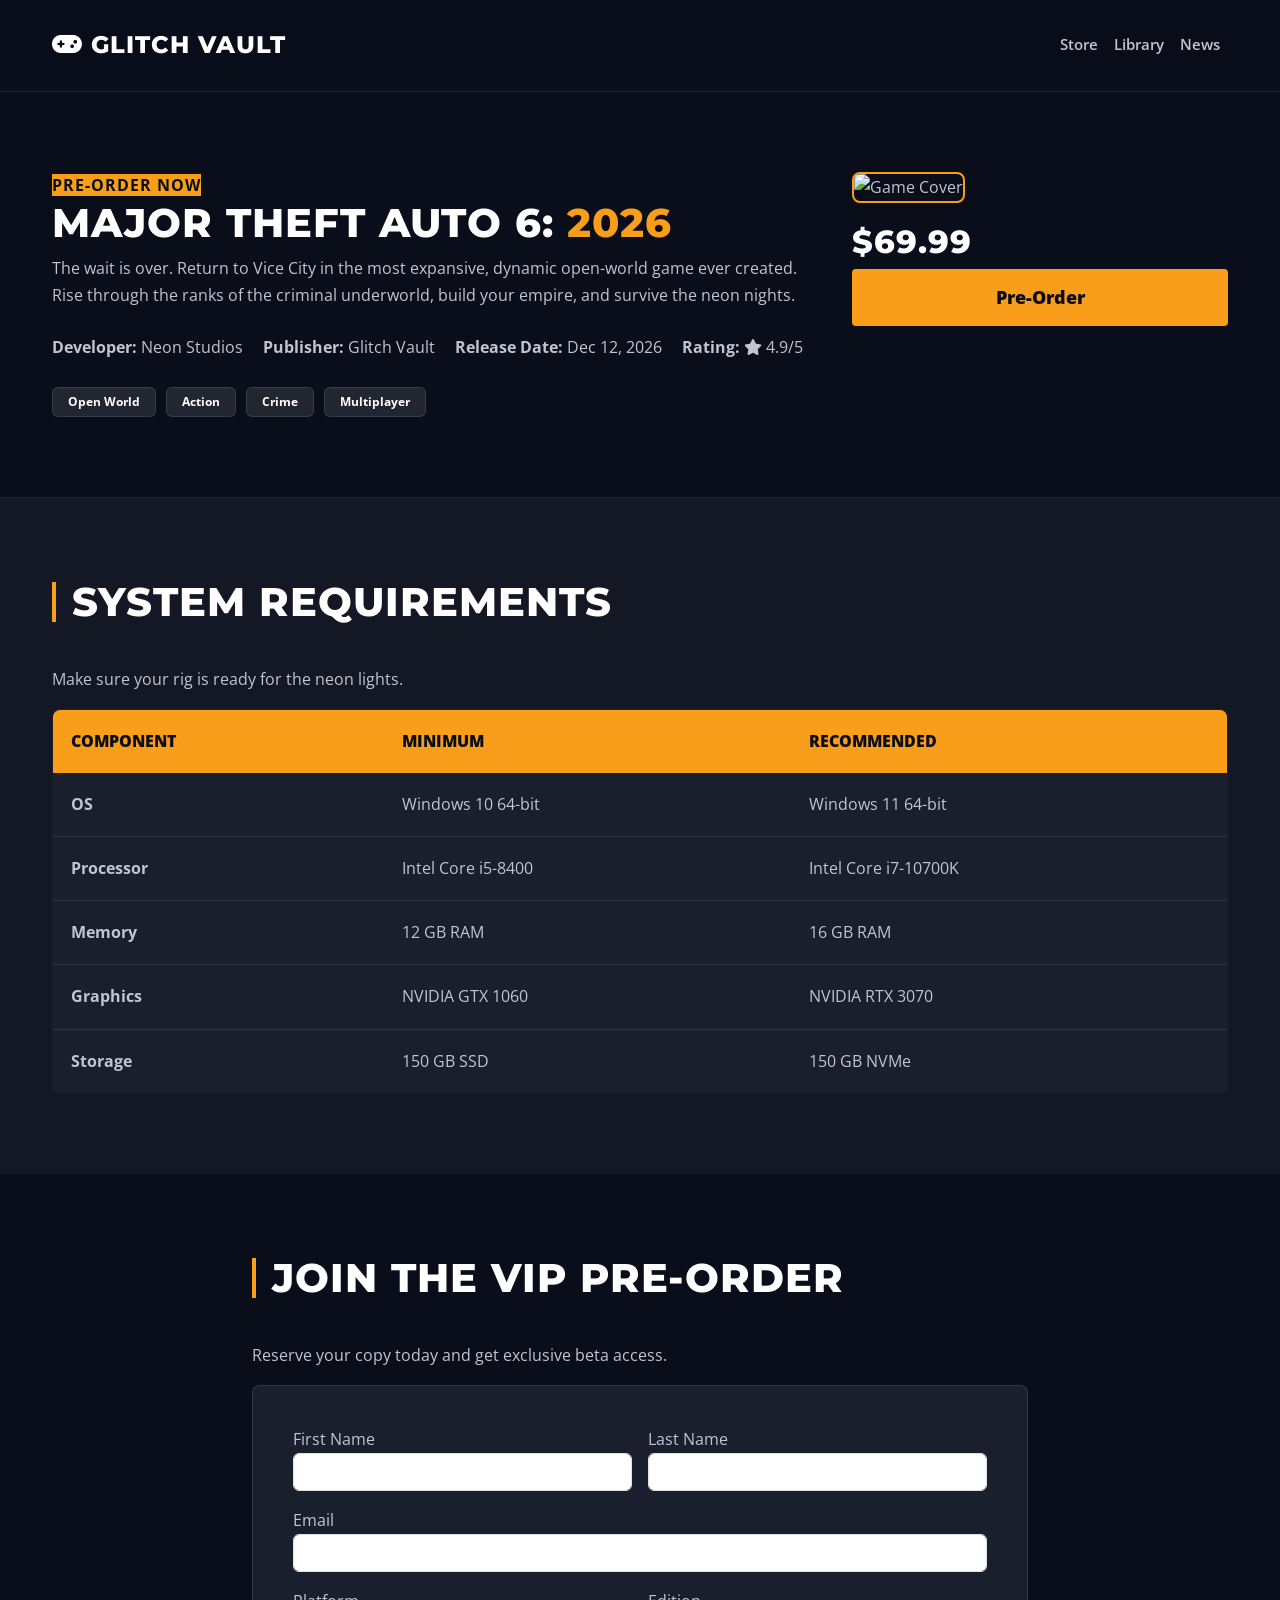
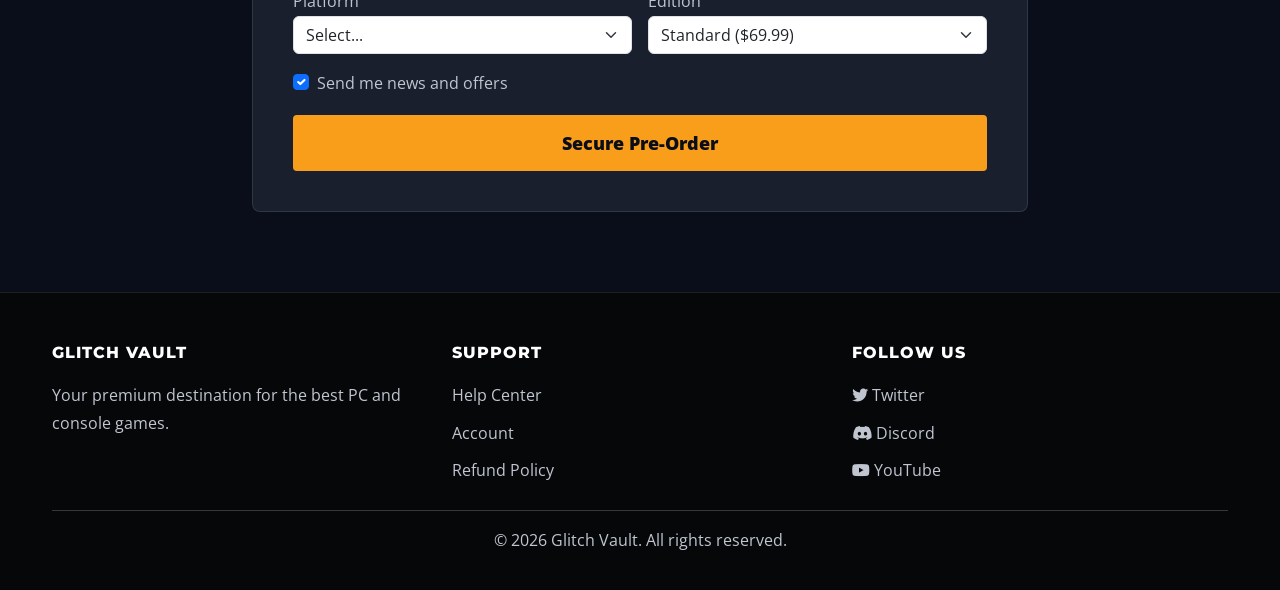
==== game-details.html @ cb59719d "Mid push" ====
<!DOCTYPE html>
<html lang="en">
<head>
    <meta charset="UTF-8">
    <meta name="viewport" content="width=device-width, initial-scale=1.0">
    <title>Neon Vice: 2026 - Glitch Vault</title>
    <link rel="icon" href="data:image/svg+xml,<svg xmlns=%22http://www.w3.org/2000/svg%22 viewBox=%220 0 100 100%22><text y=%22.9em%22 font-size=%2290%22>🎮</text></svg>">
    <link href="https://cdn.jsdelivr.net/npm/bootstrap@5.3.2/dist/css/bootstrap.min.css" rel="stylesheet">
    <link href="https://fonts.googleapis.com/css2?family=Montserrat:wght@600;800&family=Open+Sans:wght@400;600&display=swap" rel="stylesheet">
    <link rel="stylesheet" href="https://cdnjs.cloudflare.com/ajax/libs/font-awesome/6.4.0/css/all.min.css">
    <link rel="stylesheet" href="css/style.css">
</head>
<body>

    <header>
        <nav class="navbar navbar-expand-lg custom-navbar sticky-top">
            <div class="container">
                <a class="navbar-brand" href="index.html">
                    <i class="fas fa-gamepad"></i> GLITCH VAULT
                </a>
                <button class="navbar-toggler" type="button" data-bs-toggle="collapse" data-bs-target="#navbarNav">
                    <span class="navbar-toggler-icon"></span>
                </button>
                <div class="collapse navbar-collapse" id="navbarNav">
                    <ul class="navbar-nav ms-auto">
                        <li class="nav-item"><a class="nav-link" href="index.html">Store</a></li>
                        <li class="nav-item"><a class="nav-link" href="#">Library</a></li>
                        <li class="nav-item"><a class="nav-link" href="index.html#news">News</a></li>
                    </ul>
                </div>
            </div>
        </nav>
    </header>

    <main>
        <section class="game-overview">
            <div class="container">
                <div class="row">
                    <div class="col-lg-8">
                        <span class="badge-accent">PRE-ORDER NOW</span>
                        <h1>Major Theft Auto 6: <span class="text-accent">2026</span></h1>
                        <p>The wait is over. Return to Vice City in the most expansive, dynamic open-world game ever created. Rise through the ranks of the criminal underworld, build your empire, and survive the neon nights.</p>
                        <div class="game-meta">
                            <div><strong>Developer:</strong> Neon Studios</div>
                            <div><strong>Publisher:</strong> Glitch Vault</div>
                            <div><strong>Release Date:</strong> Dec 12, 2026</div>
                            <div><strong>Rating:</strong> <i class="fas fa-star"></i> 4.9/5</div>
                        </div>
                        <div class="game-tags">
                            <span class="badge">Open World</span>
                            <span class="badge">Action</span>
                            <span class="badge">Crime</span>
                            <span class="badge">Multiplayer</span>
                        </div>
                    </div>
                    <div class="col-lg-4">
                        <img src="https://images.unsplash.com/photo-1542751371-adc38448a05e?w=600&q=80" alt="Game Cover" class="game-cover">
                        <h2 class="price-tag">$69.99</h2>
                        <a href="#preorder-form" class="btn btn-accent btn-lg w-100">Pre-Order</a>
                    </div>
                </div>
            </div>
        </section>

        <section class="section-padding bg-soft">
            <div class="container">
                <h2 class="section-title">System Requirements</h2>
                <p>Make sure your rig is ready for the neon lights.</p>
                <div class="table-responsive">
                    <table class="custom-table">
                        <thead>
                            <tr>
                                <th>COMPONENT</th>
                                <th>MINIMUM</th>
                                <th>RECOMMENDED</th>
                            </tr>
                        </thead>
                        <tbody>
                            <tr><td><strong>OS</strong></td><td>Windows 10 64-bit</td><td>Windows 11 64-bit</td></tr>
                            <tr><td><strong>Processor</strong></td><td>Intel Core i5-8400</td><td>Intel Core i7-10700K</td></tr>
                            <tr><td><strong>Memory</strong></td><td>12 GB RAM</td><td>16 GB RAM</td></tr>
                            <tr><td><strong>Graphics</strong></td><td>NVIDIA GTX 1060</td><td>NVIDIA RTX 3070</td></tr>
                            <tr><td><strong>Storage</strong></td><td>150 GB SSD</td><td>150 GB NVMe</td></tr>
                        </tbody>
                    </table>
                </div>
            </div>
        </section>

        <section id="preorder-form" class="section-padding">
            <div class="container">
                <div class="row justify-content-center">
                    <div class="col-lg-8">
                        <h2 class="section-title">Join the VIP Pre-Order</h2>
                        <p>Reserve your copy today and get exclusive beta access.</p>
                        <form class="custom-form">
                            <div class="row g-3">
                                <div class="col-md-6">
                                    <label for="firstName">First Name</label>
                                    <input type="text" class="form-control custom-input" id="firstName" required>
                                </div>
                                <div class="col-md-6">
                                    <label for="lastName">Last Name</label>
                                    <input type="text" class="form-control custom-input" id="lastName" required>
                                </div>
                                <div class="col-12">
                                    <label for="email">Email</label>
                                    <input type="email" class="form-control custom-input" id="email" required>
                                </div>
                                <div class="col-md-6">
                                    <label for="platform">Platform</label>
                                    <select class="form-select custom-input" id="platform" required>
                                        <option value="" disabled selected>Select...</option>
                                        <option value="pc">PC</option>
                                        <option value="ps5">PlayStation 5</option>
                                        <option value="xbox">Xbox Series X|S</option>
                                    </select>
                                </div>
                                <div class="col-md-6">
                                    <label for="edition">Edition</label>
                                    <select class="form-select custom-input" id="edition" required>
                                        <option value="standard">Standard ($69.99)</option>
                                        <option value="ultimate">Ultimate ($99.99)</option>
                                    </select>
                                </div>
                                <div class="col-12">
                                    <div class="form-check">
                                        <input class="form-check-input" type="checkbox" id="newsletter" checked>
                                        <label class="form-check-label" for="newsletter">Send me news and offers</label>
                                    </div>
                                </div>
                                <div class="col-12">
                                    <button type="submit" class="btn btn-accent btn-lg w-100">Secure Pre-Order</button>
                                </div>
                            </div>
                        </form>
                    </div>
                </div>
            </div>
        </section>
    </main>

    <footer class="custom-footer">
        <div class="container">
            <div class="row">
                <div class="col-md-4">
                    <h5>GLITCH VAULT</h5>
                    <p>Your premium destination for the best PC and console games.</p>
                </div>
                <div class="col-md-4">
                    <h5>SUPPORT</h5>
                    <a href="#">Help Center</a>
                    <a href="#">Account</a>
                    <a href="#">Refund Policy</a>
                </div>
                <div class="col-md-4">
                    <h5>FOLLOW US</h5>
                    <a href="#"><i class="fab fa-twitter"></i> Twitter</a>
                    <a href="#"><i class="fab fa-discord"></i> Discord</a>
                    <a href="#"><i class="fab fa-youtube"></i> YouTube</a>
                </div>
            </div>
            <hr>
            <p class="text-center">&copy; 2026 Glitch Vault. All rights reserved.</p>
        </div>
    </footer>

    <script src="https://cdn.jsdelivr.net/npm/bootstrap@5.3.2/dist/js/bootstrap.bundle.min.js"></script>
</body>
</html>
---- css/style.css ----
:root {
    --bg-deep: #0a0e1a;        
    --bg-section: #141824;     
    --bg-card: #1a1f2e;       
    --accent: #f99e1a;        
    --accent-glow: rgba(249, 158, 26, 0.3);
    --text-primary: #ffffff;
    --text-secondary: #c0c5d0;
    --border: rgba(255, 255, 255, 0.1);
}
body {
    background-color: var(--bg-deep);
    color: var(--text-secondary);
    font-family: 'Open Sans', sans-serif;
    line-height: 1.7;
}

h1, h2, h3, h4, h5, .navbar-brand {
    font-family: 'Montserrat', sans-serif;
    font-weight: 800;
    text-transform: uppercase;
    letter-spacing: 1px;
    color: var(--text-primary);
}

.text-accent { 
    color: var(--accent) !important;
}
.bg-accent { 
    background-color: var(--accent) !important; 
    color: var(--bg-deep) !important; 
}
.bg-soft { 
    background-color: var(--bg-section);
}
.badge-accent { 
    background-color: var(--accent);
     color: var(--bg-deep); 
     font-weight: 700; 
     text-transform: uppercase;
      letter-spacing: 1px;
}

.section-padding { 
    padding: 80px 0;
 }
.hero-content { 
    max-width: 700px; 
}
.hero-buttons { 
    display: flex;
     gap: 15px; 
     flex-wrap: wrap; 
}

.card-footer { 
    display: flex; 
    justify-content: space-between; 
    align-items: center; 
    margin-top: 15px; 
}
.read-more { 
    color: var(--accent); 
    font-weight: 600; 
    text-decoration: none; 
}

.game-image, .news-image { 
    width: 100%; 
    height: 250px; 
    object-fit: cover; 
    border-bottom: 3px solid var(--accent);
}
.news-image { height: 200px; }

.game-overview { 
    padding: 80px 0; 
    border-bottom: 1px solid var(--border); 
}
.game-meta { 
    display: flex; 
    flex-wrap: wrap; 
    gap: 20px; 
    margin: 25px 0; 
}
.game-tags { 
    display: flex; 
    flex-wrap: wrap; 
    gap: 10px; 
}
.game-tags .badge { 
    background: rgba(255,255,255,0.1); 
    border: 1px solid var(--border); 
    padding: 8px 15px; 
}
.game-cover { 
    width: 100%; 
    border-radius: 8px; 
    margin-bottom: 20px; 
    border: 2px solid var(--accent); 
}

.custom-table {
    background-color: var(--bg-card);
    color: var(--text-secondary);
    border: 1px solid var(--border);
    border-radius: 8px;
    overflow: hidden;
    width: 100%;
}
.custom-navbar {
    background-color: rgba(10, 14, 26, 0.95);
    backdrop-filter: blur(10px);
    border-bottom: 1px solid var(--border);
    padding: 20px 0;
}
.navbar-brand {
    font-size: 1.5rem;
    color: var(--text-primary) !important;
}
.nav-link {
    color: var(--text-secondary) !important;
    font-weight: 600;
    font-size: 0.95rem;
    transition: color 0.3s;
}
.nav-link:hover, .nav-link.active {
    color: var(--accent) !important;
}
.hero-section {
    min-height: 90vh;
    background: linear-gradient(135deg, var(--bg-deep) 0%, #1a1025 50%, #251a10 100%);
    position: relative;
    display: flex;
    align-items: center;
    overflow: hidden;
}
.hero-section::before {
    content: "";
    position: absolute;
    top: 0; left: 0; right: 0; bottom: 0;
    background: url('https://images.unsplash.com/photo-1542751371-adc38448a05e?w=1920&q=80') center/cover;
    opacity: 0.3;
    z-index: 0;
}
.hero-section .container {
    position: relative;
    z-index: 1;
}
.btn-accent {
    background-color: var(--accent);
    color: var(--bg-deep);
    font-weight: 800;
    padding: 15px 40px;
    font-size: 1.1rem;
    border: none;
    border-radius: 4px;
    transition: all 0.3s;
}
.btn-accent:hover {
    background-color: #ffb347;
    transform: translateY(-2px);
    box-shadow: 0 8px 20px var(--accent-glow);
}

.btn-outline-light {
    border: 2px solid var(--text-primary);
    color: var(--text-primary);
    font-weight: 700;
    padding: 13px 35px;
    border-radius: 4px;
}
.section-title {
    font-size: 2.5rem;
    margin-bottom: 40px;
    position: relative;
    padding-left: 20px;
}
.section-title::before {
    content: "";
    position: absolute;
    left: 0;
    top: 50%;
    transform: translateY(-50%);
    width: 4px;
    height: 40px;
    background-color: var(--accent);
}
.game-card {
    background-color: var(--bg-card);
    border: 1px solid var(--border);
    border-radius: 8px;
    overflow: hidden;
    transition: all 0.3s;
}
.game-card:hover {
    transform: translateY(-8px);
    box-shadow: 0 15px 40px rgba(0,0,0,0.4);
    border-color: var(--accent);
}
.game-card .card-img-top {
    height: 250px;
    object-fit: cover;
    border-bottom: 3px solid var(--accent);
}
.game-card .card-body {
    padding: 25px;
}


.custom-table {
    background-color: var(--bg-card);
    border: 1px solid var(--border);
    border-radius: 8px;
    overflow: hidden;
}
.custom-table thead {
    background-color: var(--accent);
}
.custom-table thead th {
    color: var(--bg-deep);
    font-weight: 800;
    padding: 18px;
    border: none;
}
.custom-table tbody td {
    padding: 18px;
    border-bottom: 1px solid var(--border);
    color: var(--text-secondary);
}
.custom-form {
    background-color: var(--bg-card);
    border: 1px solid var(--border);
    border-radius: 8px;
    padding: 40px;
}
.custom-form .form-label {
    font-weight: 700;
    color: var(--text-primary);
    text-transform: uppercase;
    font-size: 0.9rem;
    letter-spacing: 0.5px;
}
.custom-footer {
    background-color: #050709;
    border-top: 1px solid var(--border);
    padding: 50px 0 20px;
}
.custom-footer h5 {
    color: var(--text-primary);
    font-size: 1rem;
    margin-bottom: 20px;
}
.custom-footer a {
    color: var(--text-secondary);
    text-decoration: none;
    display: block;
    margin-bottom: 10px;
    transition: color 0.3s;
}
.custom-footer a:hover {
    color: var(--accent);
}
@media (max-width: 375px) {
    .custom-navbar form { display: none; }
    .hero-section h1 { font-size: 2.5rem; }
    .hero-section .lead { font-size: 1rem; }
    .section-title { font-size: 1.8rem; }
}

@media (min-width: 768px) and (max-width: 1279px) {
    .hero-section h1 { font-size: 3rem; }
    .game-card .card-img-top { height: 200px; }
}

@media (min-width: 1280px) {
    .container { max-width: 1200px; }
}
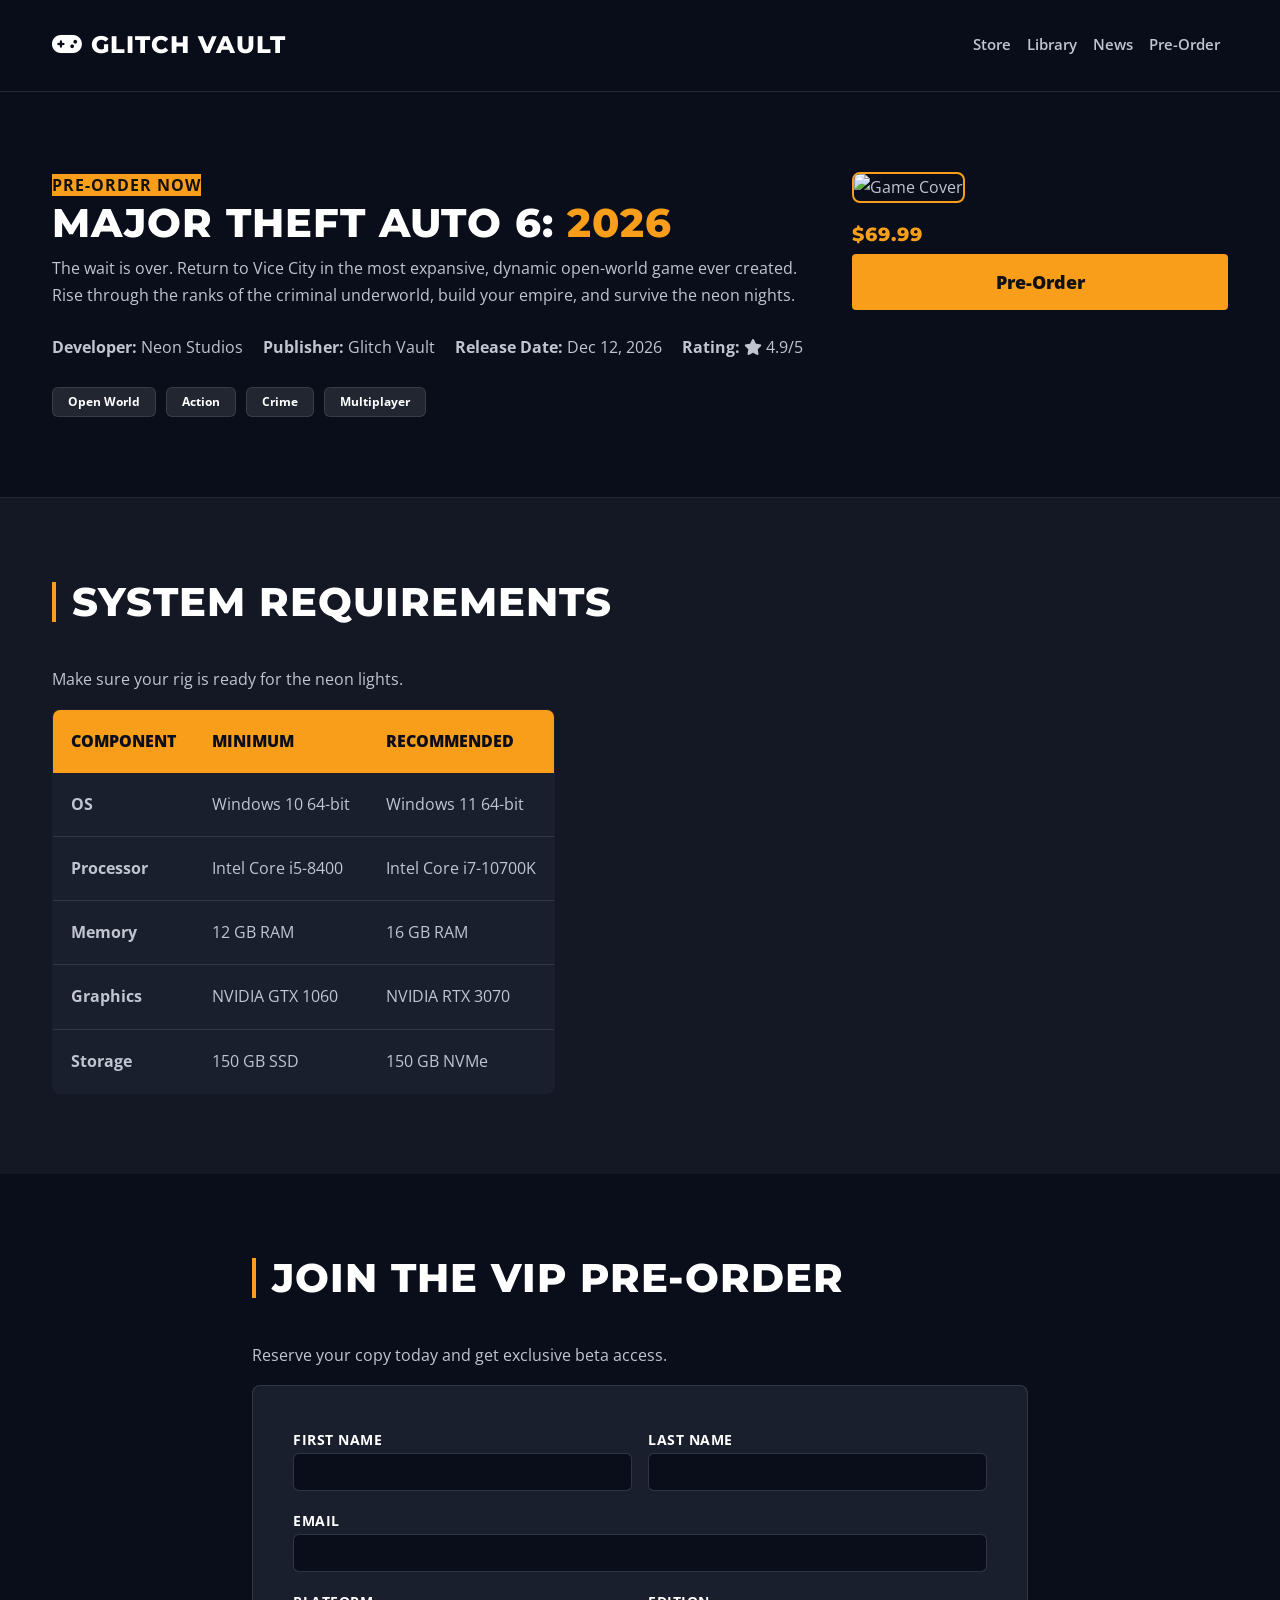
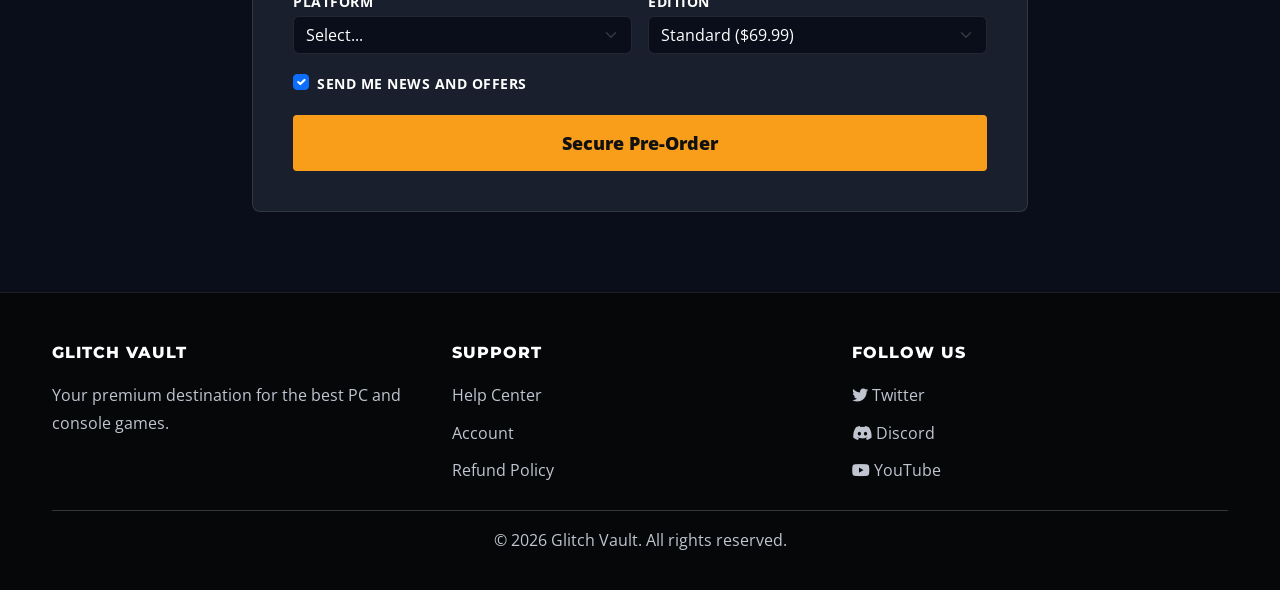
==== commit 4cd7ebdf: "Javascript update" ====
--- a/game-details.html
+++ b/game-details.html
@@ -3,12 +3,13 @@
 <head>
     <meta charset="UTF-8">
     <meta name="viewport" content="width=device-width, initial-scale=1.0">
-    <title>Neon Vice: 2026 - Glitch Vault</title>
+    <title>2026 Glitch Vault</title>
     <link rel="icon" href="data:image/svg+xml,<svg xmlns=%22http://www.w3.org/2000/svg%22 viewBox=%220 0 100 100%22><text y=%22.9em%22 font-size=%2290%22>🎮</text></svg>">
     <link href="https://cdn.jsdelivr.net/npm/bootstrap@5.3.2/dist/css/bootstrap.min.css" rel="stylesheet">
     <link href="https://fonts.googleapis.com/css2?family=Montserrat:wght@600;800&family=Open+Sans:wght@400;600&display=swap" rel="stylesheet">
     <link rel="stylesheet" href="https://cdnjs.cloudflare.com/ajax/libs/font-awesome/6.4.0/css/all.min.css">
     <link rel="stylesheet" href="css/style.css">
+    
 </head>
 <body>
 
@@ -26,6 +27,7 @@
                         <li class="nav-item"><a class="nav-link" href="index.html">Store</a></li>
                         <li class="nav-item"><a class="nav-link" href="#">Library</a></li>
                         <li class="nav-item"><a class="nav-link" href="index.html#news">News</a></li>
+                        <li class="nav-item"><a class="nav-link" href="task3-form.html">Pre-Order</a></li>
                     </ul>
                 </div>
             </div>
@@ -61,7 +63,7 @@
                 </div>
             </div>
         </section>
-
+ 
         <section class="section-padding bg-soft">
             <div class="container">
                 <h2 class="section-title">System Requirements</h2>
@@ -138,6 +140,7 @@
                 </div>
             </div>
         </section>
+     
     </main>
 
     <footer class="custom-footer">
--- a/css/style.css
+++ b/css/style.css
@@ -16,7 +16,7 @@
     line-height: 1.7;
 }
 
-h1, h2, h3, h4, h5, .navbar-brand {
+h1, h2, h3, h4, h5, h6, .navbar-brand {
     font-family: 'Montserrat', sans-serif;
     font-weight: 800;
     text-transform: uppercase;
@@ -36,10 +36,14 @@
 }
 .badge-accent { 
     background-color: var(--accent);
-     color: var(--bg-deep); 
-     font-weight: 700; 
-     text-transform: uppercase;
-      letter-spacing: 1px;
+    color: #111 !important;
+    font-weight: 700; 
+    text-transform: uppercase;
+    letter-spacing: 1px;
+}
+.badge.bg-dark {
+    background-color: rgba(255,255,255,0.12) !important;
+    color: var(--text-secondary) !important;
 }
 
 .section-padding { 
@@ -60,6 +64,12 @@
     align-items: center; 
     margin-top: 15px; 
 }
+.price-tag {
+    color: var(--accent);
+    font-weight: 800;
+    font-size: 1.2rem;
+    font-family: 'Montserrat', sans-serif;
+}
 .read-more { 
     color: var(--accent); 
     font-weight: 600; 
@@ -73,6 +83,20 @@
     border-bottom: 3px solid var(--accent);
 }
 .news-image { height: 200px; }
+.news-card {
+    background-color: var(--bg-card);
+    border: 1px solid var(--border);
+    border-radius: 8px;
+    overflow: hidden;
+    transition: transform 0.2s, border-color 0.2s;
+}
+.news-card:hover {
+    transform: translateY(-4px);
+    border-color: var(--accent);
+}
+.news-card .card-body {
+    padding: 20px;
+}
 
 .game-overview { 
     padding: 80px 0; 
@@ -101,14 +125,6 @@
     border: 2px solid var(--accent); 
 }
 
-.custom-table {
-    background-color: var(--bg-card);
-    color: var(--text-secondary);
-    border: 1px solid var(--border);
-    border-radius: 8px;
-    overflow: hidden;
-    width: 100%;
-}
 .custom-navbar {
     background-color: rgba(10, 14, 26, 0.95);
     backdrop-filter: blur(10px);
@@ -118,6 +134,12 @@
 .navbar-brand {
     font-size: 1.5rem;
     color: var(--text-primary) !important;
+}
+.navbar-toggler {
+    border-color: rgba(255,255,255,0.3);
+}
+.navbar-toggler-icon {
+    background-image: url("data:image/svg+xml,%3csvg xmlns='http://www.w3.org/2000/svg' viewBox='0 0 30 30'%3e%3cpath stroke='rgba(255,255,255,0.8)' stroke-width='2' d='M4 7h22M4 15h22M4 23h22'/%3e%3c/svg%3e");
 }
 .nav-link {
     color: var(--text-secondary) !important;
@@ -150,26 +172,30 @@
 }
 .btn-accent {
     background-color: var(--accent);
-    color: var(--bg-deep);
+    color: #111 !important;
     font-weight: 800;
     padding: 15px 40px;
     font-size: 1.1rem;
     border: none;
     border-radius: 4px;
-    transition: all 0.3s;
+    transition: background-color 0.2s;
 }
 .btn-accent:hover {
-    background-color: #ffb347;
-    transform: translateY(-2px);
-    box-shadow: 0 8px 20px var(--accent-glow);
+    background-color: #e08a0e;
+    color: #111 !important;
 }
 
 .btn-outline-light {
     border: 2px solid var(--text-primary);
-    color: var(--text-primary);
+    color: var(--text-primary) !important;
     font-weight: 700;
     padding: 13px 35px;
     border-radius: 4px;
+    transition: background-color 0.2s, color 0.2s;
+}
+.btn-outline-light:hover {
+    background-color: rgba(255,255,255,0.1);
+    color: var(--text-primary) !important;
 }
 .section-title {
     font-size: 2.5rem;
@@ -192,11 +218,10 @@
     border: 1px solid var(--border);
     border-radius: 8px;
     overflow: hidden;
-    transition: all 0.3s;
+    transition: transform 0.2s, border-color 0.2s;
 }
 .game-card:hover {
-    transform: translateY(-8px);
-    box-shadow: 0 15px 40px rgba(0,0,0,0.4);
+    transform: translateY(-4px);
     border-color: var(--accent);
 }
 .game-card .card-img-top {
@@ -206,6 +231,31 @@
 }
 .game-card .card-body {
     padding: 25px;
+}
+.game-board-card {
+    max-width: 480px;
+    background-color: var(--bg-card);
+    border: 1px solid var(--border);
+    border-radius: 10px;
+    overflow: hidden;
+}
+.game-board-header {
+    display: flex;
+    justify-content: space-around;
+    align-items: center;
+    padding: 16px 24px;
+    background-color: rgba(0,0,0,0.25);
+    border-bottom: 1px solid var(--border);
+}
+.btn-warning {
+    background-color: #e08a0e;
+    color: #111 !important;
+    border: none;
+    font-weight: 700;
+}
+.btn-warning:hover {
+    background-color: #c97a0c;
+    color: #111 !important;
 }
 
 
@@ -235,12 +285,27 @@
     border-radius: 8px;
     padding: 40px;
 }
-.custom-form .form-label {
+.custom-form .form-label, .custom-form label {
     font-weight: 700;
     color: var(--text-primary);
     text-transform: uppercase;
     font-size: 0.9rem;
     letter-spacing: 0.5px;
+}
+.custom-input, .form-control.custom-input, .form-select.custom-input {
+    background-color: var(--bg-deep);
+    color: var(--text-primary);
+    border: 1px solid var(--border);
+}
+.custom-input:focus, .form-control.custom-input:focus, .form-select.custom-input:focus {
+    background-color: var(--bg-deep);
+    color: var(--text-primary);
+    border-color: var(--accent);
+    box-shadow: none;
+}
+.custom-input option {
+    background-color: var(--bg-deep);
+    color: var(--text-primary);
 }
 .custom-footer {
     background-color: #050709;
@@ -263,9 +328,9 @@
     color: var(--accent);
 }
 @media (max-width: 375px) {
-    .custom-navbar form { display: none; }
+    .custom-m form { display: none; }
     .hero-section h1 { font-size: 2.5rem; }
-    .hero-section .lead { font-size: 1rem; }
+    
     .section-title { font-size: 1.8rem; }
 }
 
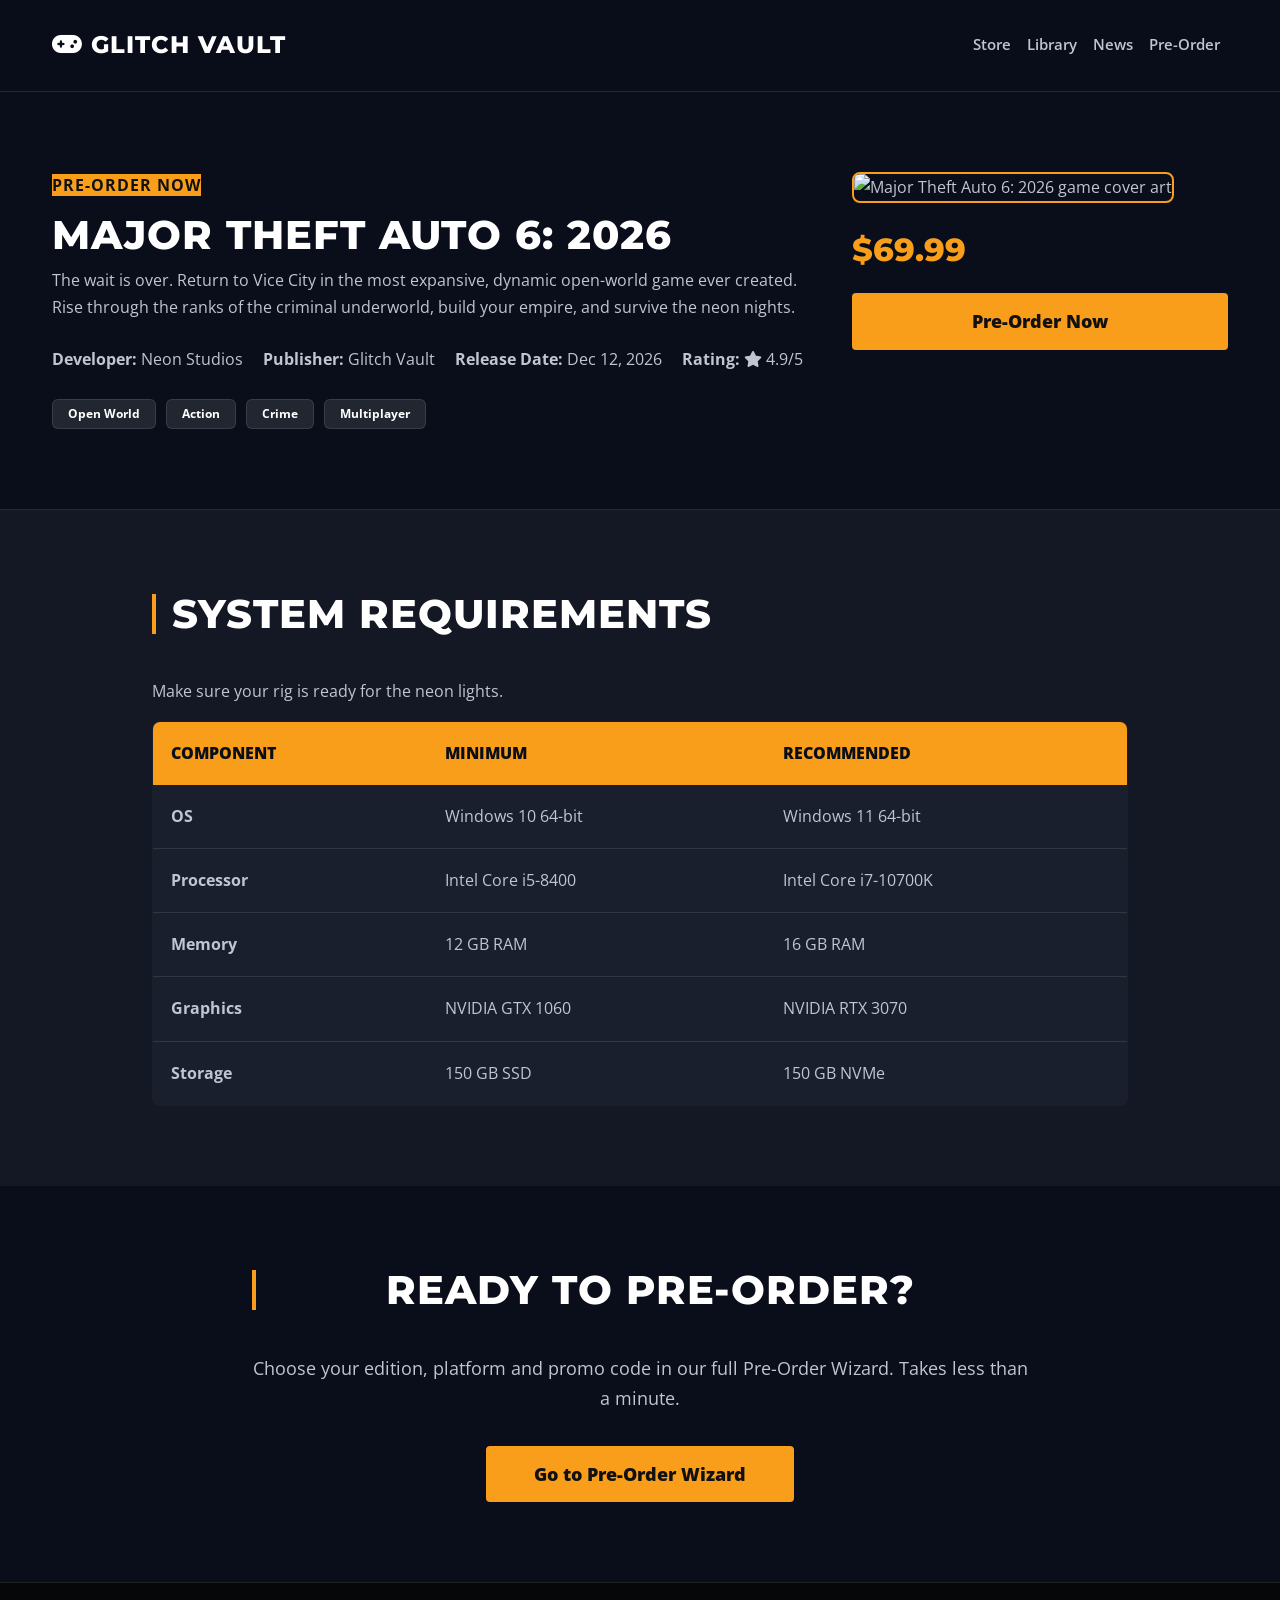
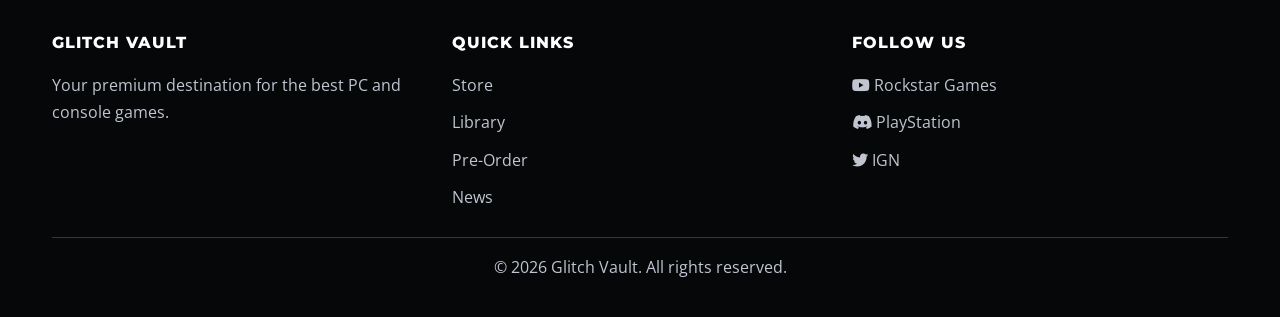
==== commit af26c493: "ENd push" ====
--- a/game-details.html
+++ b/game-details.html
@@ -3,13 +3,12 @@
 <head>
     <meta charset="UTF-8">
     <meta name="viewport" content="width=device-width, initial-scale=1.0">
-    <title>2026 Glitch Vault</title>
+    <title>Game Details - Glitch Vault</title>
     <link rel="icon" href="data:image/svg+xml,<svg xmlns=%22http://www.w3.org/2000/svg%22 viewBox=%220 0 100 100%22><text y=%22.9em%22 font-size=%2290%22>🎮</text></svg>">
     <link href="https://cdn.jsdelivr.net/npm/bootstrap@5.3.2/dist/css/bootstrap.min.css" rel="stylesheet">
     <link href="https://fonts.googleapis.com/css2?family=Montserrat:wght@600;800&family=Open+Sans:wght@400;600&display=swap" rel="stylesheet">
     <link rel="stylesheet" href="https://cdnjs.cloudflare.com/ajax/libs/font-awesome/6.4.0/css/all.min.css">
     <link rel="stylesheet" href="css/style.css">
-    
 </head>
 <body>
 
@@ -25,7 +24,7 @@
                 <div class="collapse navbar-collapse" id="navbarNav">
                     <ul class="navbar-nav ms-auto">
                         <li class="nav-item"><a class="nav-link" href="index.html">Store</a></li>
-                        <li class="nav-item"><a class="nav-link" href="#">Library</a></li>
+                        <li class="nav-item"><a class="nav-link" href="index.html#top-sellers">Library</a></li>
                         <li class="nav-item"><a class="nav-link" href="index.html#news">News</a></li>
                         <li class="nav-item"><a class="nav-link" href="task3-form.html">Pre-Order</a></li>
                     </ul>
@@ -39,52 +38,45 @@
             <div class="container">
                 <div class="row">
                     <div class="col-lg-8">
-                        <span class="badge-accent">PRE-ORDER NOW</span>
-                        <h1>Major Theft Auto 6: <span class="text-accent">2026</span></h1>
-                        <p>The wait is over. Return to Vice City in the most expansive, dynamic open-world game ever created. Rise through the ranks of the criminal underworld, build your empire, and survive the neon nights.</p>
+                        <span id="gd-badge" class="badge-accent">PRE-ORDER NOW</span>
+                        <h1 id="gd-title" style="margin-top:12px;"></h1>
+                        <p id="gd-desc"></p>
                         <div class="game-meta">
-                            <div><strong>Developer:</strong> Neon Studios</div>
+                            <div><strong>Developer:</strong> <span id="gd-dev"></span></div>
                             <div><strong>Publisher:</strong> Glitch Vault</div>
-                            <div><strong>Release Date:</strong> Dec 12, 2026</div>
-                            <div><strong>Rating:</strong> <i class="fas fa-star"></i> 4.9/5</div>
+                            <div><strong>Release Date:</strong> <span id="gd-date"></span></div>
+                            <div><strong>Rating:</strong> <i class="fas fa-star"></i> <span id="gd-rating"></span></div>
                         </div>
-                        <div class="game-tags">
-                            <span class="badge">Open World</span>
-                            <span class="badge">Action</span>
-                            <span class="badge">Crime</span>
-                            <span class="badge">Multiplayer</span>
-                        </div>
+                        <div id="gd-tags" class="game-tags"></div>
                     </div>
                     <div class="col-lg-4">
-                        <img src="https://images.unsplash.com/photo-1542751371-adc38448a05e?w=600&q=80" alt="Game Cover" class="game-cover">
-                        <h2 class="price-tag">$69.99</h2>
-                        <a href="#preorder-form" class="btn btn-accent btn-lg w-100">Pre-Order</a>
+                        <img id="gd-cover" src="" alt="Game cover art" class="game-cover">
+                        <div id="gd-price" class="price-tag fs-2"></div>
+                        <a id="gd-preorder-btn" href="task3-form.html" class="btn btn-accent btn-lg w-100 mt-3">Pre-Order Now</a>
                     </div>
                 </div>
             </div>
         </section>
- 
+
         <section class="section-padding bg-soft">
             <div class="container">
-                <h2 class="section-title">System Requirements</h2>
-                <p>Make sure your rig is ready for the neon lights.</p>
-                <div class="table-responsive">
-                    <table class="custom-table">
-                        <thead>
-                            <tr>
-                                <th>COMPONENT</th>
-                                <th>MINIMUM</th>
-                                <th>RECOMMENDED</th>
-                            </tr>
-                        </thead>
-                        <tbody>
-                            <tr><td><strong>OS</strong></td><td>Windows 10 64-bit</td><td>Windows 11 64-bit</td></tr>
-                            <tr><td><strong>Processor</strong></td><td>Intel Core i5-8400</td><td>Intel Core i7-10700K</td></tr>
-                            <tr><td><strong>Memory</strong></td><td>12 GB RAM</td><td>16 GB RAM</td></tr>
-                            <tr><td><strong>Graphics</strong></td><td>NVIDIA GTX 1060</td><td>NVIDIA RTX 3070</td></tr>
-                            <tr><td><strong>Storage</strong></td><td>150 GB SSD</td><td>150 GB NVMe</td></tr>
-                        </tbody>
-                    </table>
+                <div class="row justify-content-center">
+                    <div class="col-lg-10">
+                        <h2 class="section-title">System Requirements</h2>
+                        <p id="gd-req-intro"></p>
+                        <div class="table-responsive">
+                            <table class="custom-table w-100">
+                                <thead>
+                                    <tr>
+                                        <th>COMPONENT</th>
+                                        <th>MINIMUM</th>
+                                        <th>RECOMMENDED</th>
+                                    </tr>
+                                </thead>
+                                <tbody id="gd-req-body"></tbody>
+                            </table>
+                        </div>
+                    </div>
                 </div>
             </div>
         </section>
@@ -92,55 +84,14 @@
         <section id="preorder-form" class="section-padding">
             <div class="container">
                 <div class="row justify-content-center">
-                    <div class="col-lg-8">
-                        <h2 class="section-title">Join the VIP Pre-Order</h2>
-                        <p>Reserve your copy today and get exclusive beta access.</p>
-                        <form class="custom-form">
-                            <div class="row g-3">
-                                <div class="col-md-6">
-                                    <label for="firstName">First Name</label>
-                                    <input type="text" class="form-control custom-input" id="firstName" required>
-                                </div>
-                                <div class="col-md-6">
-                                    <label for="lastName">Last Name</label>
-                                    <input type="text" class="form-control custom-input" id="lastName" required>
-                                </div>
-                                <div class="col-12">
-                                    <label for="email">Email</label>
-                                    <input type="email" class="form-control custom-input" id="email" required>
-                                </div>
-                                <div class="col-md-6">
-                                    <label for="platform">Platform</label>
-                                    <select class="form-select custom-input" id="platform" required>
-                                        <option value="" disabled selected>Select...</option>
-                                        <option value="pc">PC</option>
-                                        <option value="ps5">PlayStation 5</option>
-                                        <option value="xbox">Xbox Series X|S</option>
-                                    </select>
-                                </div>
-                                <div class="col-md-6">
-                                    <label for="edition">Edition</label>
-                                    <select class="form-select custom-input" id="edition" required>
-                                        <option value="standard">Standard ($69.99)</option>
-                                        <option value="ultimate">Ultimate ($99.99)</option>
-                                    </select>
-                                </div>
-                                <div class="col-12">
-                                    <div class="form-check">
-                                        <input class="form-check-input" type="checkbox" id="newsletter" checked>
-                                        <label class="form-check-label" for="newsletter">Send me news and offers</label>
-                                    </div>
-                                </div>
-                                <div class="col-12">
-                                    <button type="submit" class="btn btn-accent btn-lg w-100">Secure Pre-Order</button>
-                                </div>
-                            </div>
-                        </form>
+                    <div class="col-lg-8 text-center">
+                        <h2 class="section-title">Ready to Pre-Order?</h2>
+                        <p style="color:var(--text-secondary);font-size:1.1rem;margin-bottom:32px;">Choose your edition, platform and promo code in our full Pre-Order Wizard. Takes less than a minute.</p>
+                        <a id="gd-preorder-btn2" href="task3-form.html" class="btn btn-accent btn-lg px-5">Go to Pre-Order Wizard</a>
                     </div>
                 </div>
             </div>
         </section>
-     
     </main>
 
     <footer class="custom-footer">
@@ -151,16 +102,17 @@
                     <p>Your premium destination for the best PC and console games.</p>
                 </div>
                 <div class="col-md-4">
-                    <h5>SUPPORT</h5>
-                    <a href="#">Help Center</a>
-                    <a href="#">Account</a>
-                    <a href="#">Refund Policy</a>
+                    <h5>QUICK LINKS</h5>
+                    <a href="index.html">Store</a>
+                    <a href="index.html#top-sellers">Library</a>
+                    <a href="task3-form.html">Pre-Order</a>
+                    <a href="index.html#news">News</a>
                 </div>
                 <div class="col-md-4">
                     <h5>FOLLOW US</h5>
-                    <a href="#"><i class="fab fa-twitter"></i> Twitter</a>
-                    <a href="#"><i class="fab fa-discord"></i> Discord</a>
-                    <a href="#"><i class="fab fa-youtube"></i> YouTube</a>
+                    <a href="https://www.youtube.com/@RockstarGames" target="_blank" rel="noopener"><i class="fab fa-youtube"></i> Rockstar Games</a>
+                    <a href="https://discord.com/invite/playstation" target="_blank" rel="noopener"><i class="fab fa-discord"></i> PlayStation</a>
+                    <a href="https://x.com/IGN" target="_blank" rel="noopener"><i class="fab fa-twitter"></i> IGN</a>
                 </div>
             </div>
             <hr>
@@ -169,5 +121,8 @@
     </footer>
 
     <script src="https://cdn.jsdelivr.net/npm/bootstrap@5.3.2/dist/js/bootstrap.bundle.min.js"></script>
+    <script src="https://code.jquery.com/jquery-3.7.1.min.js"></script>
+    <script src="js/jquery-effects.js"></script>
+    <script src="js/game-details.js"></script>
 </body>
-</html>+</html>
--- a/css/style.css
+++ b/css/style.css
@@ -4,7 +4,6 @@
     --bg-section: #141824;     
     --bg-card: #1a1f2e;       
     --accent: #f99e1a;        
-    --accent-glow: rgba(249, 158, 26, 0.3);
     --text-primary: #ffffff;
     --text-secondary: #c0c5d0;
     --border: rgba(255, 255, 255, 0.1);
@@ -26,10 +25,6 @@
 
 .text-accent { 
     color: var(--accent) !important;
-}
-.bg-accent { 
-    background-color: var(--accent) !important; 
-    color: var(--bg-deep) !important; 
 }
 .bg-soft { 
     background-color: var(--bg-section);
@@ -50,12 +45,14 @@
     padding: 80px 0;
  }
 .hero-content { 
-    max-width: 700px; 
+    max-width: 800px;
+    margin: 0 auto;
 }
 .hero-buttons { 
     display: flex;
-     gap: 15px; 
-     flex-wrap: wrap; 
+    gap: 15px; 
+    flex-wrap: wrap;
+    justify-content: center;
 }
 
 .card-footer { 
@@ -152,23 +149,40 @@
 }
 .hero-section {
     min-height: 90vh;
-    background: linear-gradient(135deg, var(--bg-deep) 0%, #1a1025 50%, #251a10 100%);
+    background: var(--bg-deep);
     position: relative;
     display: flex;
     align-items: center;
-    overflow: hidden;
+    justify-content: center;
+    text-align: center;
+    overflow: hidden;
+}
+.hero-video-wrap {
+    position: absolute;
+    top: 0; left: 0;
+    width: 100%; height: 100%;
+    z-index: 0;
+    overflow: hidden;
+    pointer-events: none;
+}
+.hero-video {
+    width: 100%;
+    height: 100%;
+    object-fit: cover;
+    opacity: 0.55;
+    display: block;
+    pointer-events: none;
 }
 .hero-section::before {
     content: "";
     position: absolute;
     top: 0; left: 0; right: 0; bottom: 0;
-    background: url('https://images.unsplash.com/photo-1542751371-adc38448a05e?w=1920&q=80') center/cover;
-    opacity: 0.3;
-    z-index: 0;
+    background: linear-gradient(to bottom, rgba(10,14,26,0.15) 0%, rgba(10,14,26,0.55) 100%);
+    z-index: 1;
 }
 .hero-section .container {
     position: relative;
-    z-index: 1;
+    z-index: 2;
 }
 .btn-accent {
     background-color: var(--accent);
@@ -327,10 +341,65 @@
 .custom-footer a:hover {
     color: var(--accent);
 }
+/* Scroll-reveal animation classes (toggled by jQuery) */
+.reveal-hidden {
+    opacity: 0;
+    transform: translateY(24px);
+    transition: opacity 0.4s ease, transform 0.4s ease;
+}
+.reveal-visible {
+    opacity: 1;
+    transform: translateY(0);
+    transition: opacity 0.4s ease, transform 0.4s ease;
+}
+
+/* Focus styles — keyboard accessibility */
+:focus-visible {
+    outline: 2px solid var(--accent);
+    outline-offset: 3px;
+}
+.btn:focus-visible {
+    outline: 2px solid var(--accent);
+    outline-offset: 3px;
+    box-shadow: none;
+}
+.custom-input:focus {
+    border-color: var(--accent) !important;
+    box-shadow: 0 0 0 2px rgba(249,158,26,0.25) !important;
+}
+
+/* Toast notification */
+.gv-toast {
+    position: fixed;
+    bottom: 10px;
+    left: 50%;
+    transform: translateX(-50%);
+    background-color: var(--accent);
+    color: #111;
+    font-weight: 700;
+    font-family: 'Montserrat', sans-serif;
+    padding: 12px 28px;
+    border-radius: 6px;
+    opacity: 0;
+    z-index: 9999;
+    pointer-events: none;
+    white-space: nowrap;
+}
+
+/* is-valid / is-invalid colours for dark theme */
+.form-control.is-valid, .form-select.is-valid {
+    border-color: #4caf50 !important;
+    background-image: none;
+}
+.form-control.is-invalid, .form-select.is-invalid {
+    border-color: #e05555 !important;
+    background-image: none;
+}
+.invalid-feedback { color: #e05555; font-size: 0.82rem; }
+.valid-feedback   { color: #4caf50; font-size: 0.82rem; }
+
 @media (max-width: 375px) {
-    .custom-m form { display: none; }
     .hero-section h1 { font-size: 2.5rem; }
-    
     .section-title { font-size: 1.8rem; }
 }
 
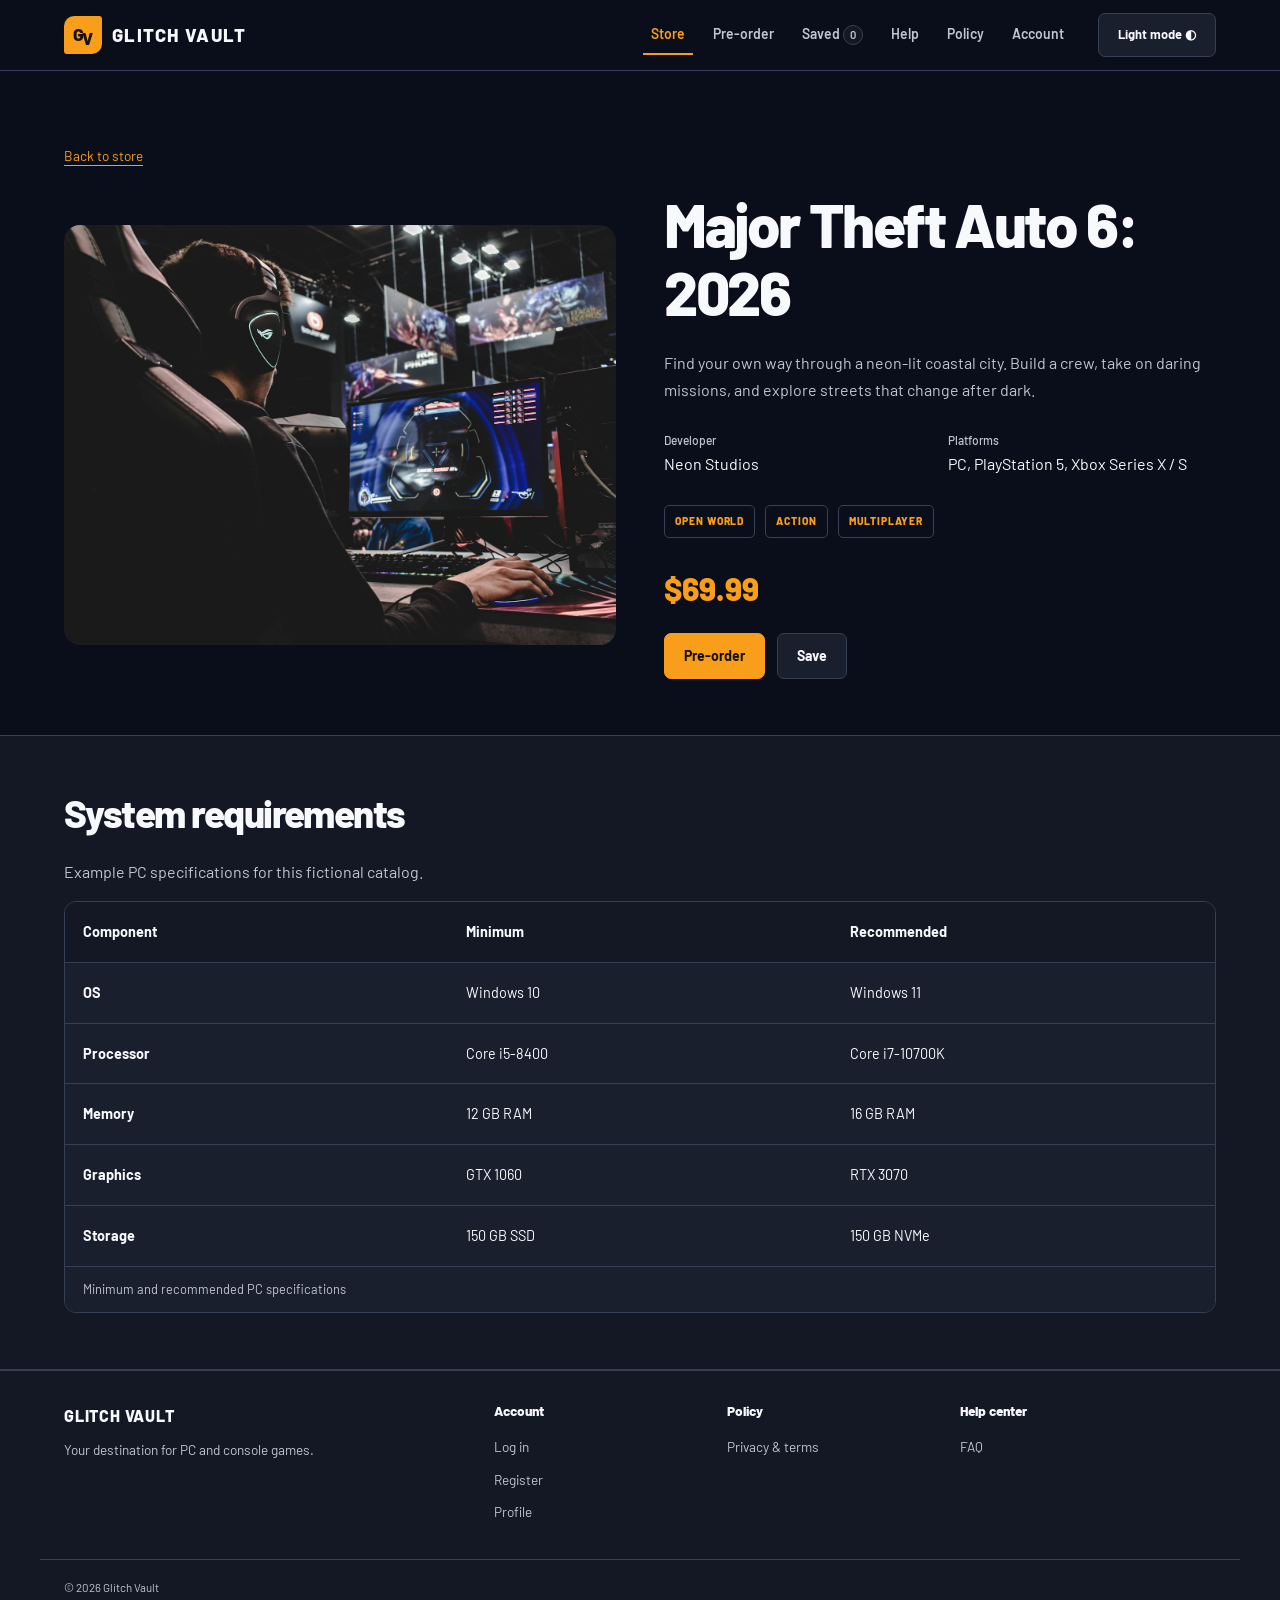
==== commit 752f89be: "Final push" ====
--- a/game-details.html
+++ b/game-details.html
@@ -1,128 +1,110 @@
-<!DOCTYPE html>
-<html lang="en">
-<head>
-    <meta charset="UTF-8">
-    <meta name="viewport" content="width=device-width, initial-scale=1.0">
-    <title>Game Details - Glitch Vault</title>
-    <link rel="icon" href="data:image/svg+xml,<svg xmlns=%22http://www.w3.org/2000/svg%22 viewBox=%220 0 100 100%22><text y=%22.9em%22 font-size=%2290%22>🎮</text></svg>">
-    <link href="https://cdn.jsdelivr.net/npm/bootstrap@5.3.2/dist/css/bootstrap.min.css" rel="stylesheet">
-    <link href="https://fonts.googleapis.com/css2?family=Montserrat:wght@600;800&family=Open+Sans:wght@400;600&display=swap" rel="stylesheet">
-    <link rel="stylesheet" href="https://cdnjs.cloudflare.com/ajax/libs/font-awesome/6.4.0/css/all.min.css">
-    <link rel="stylesheet" href="css/style.css">
-</head>
-<body>
-
-    <header>
-        <nav class="navbar navbar-expand-lg custom-navbar sticky-top">
-            <div class="container">
-                <a class="navbar-brand" href="index.html">
-                    <i class="fas fa-gamepad"></i> GLITCH VAULT
-                </a>
-                <button class="navbar-toggler" type="button" data-bs-toggle="collapse" data-bs-target="#navbarNav">
-                    <span class="navbar-toggler-icon"></span>
+<!doctype html>
+<html lang="en" data-bs-theme="dark">
+    <head>
+        <meta charset="UTF-8" />
+        <meta name="viewport" content="width=device-width, initial-scale=1" />
+        <meta name="description" content="Glitch Vault game store." />
+        <link rel="icon" href="data:," />
+        <title>Game details | Glitch Vault</title>
+        <script src="js/theme.js"></script>
+        <link rel="stylesheet" href="assets/vendor/bootstrap.min.css" />
+        <link rel="stylesheet" href="css/style.css" />
+    </head>
+    <body>
+        <a class="skip-link" href="#main">Skip to content</a>
+        <header class="site-header">
+            <nav class="navbar navbar-expand-lg container" aria-label="Main navigation">
+                <a class="navbar-brand" href="index.html"
+                    ><span class="brand-mark" aria-hidden="true">G<span>V</span></span> GLITCH VAULT</a
+                >
+                <button
+                    class="navbar-toggler btn btn-quiet"
+                    type="button"
+                    data-bs-toggle="collapse"
+                    data-bs-target="#navigation"
+                    aria-controls="navigation"
+                    aria-expanded="false"
+                    aria-label="Toggle navigation"
+                >
+                    Menu
                 </button>
-                <div class="collapse navbar-collapse" id="navbarNav">
-                    <ul class="navbar-nav ms-auto">
-                        <li class="nav-item"><a class="nav-link" href="index.html">Store</a></li>
-                        <li class="nav-item"><a class="nav-link" href="index.html#top-sellers">Library</a></li>
-                        <li class="nav-item"><a class="nav-link" href="index.html#news">News</a></li>
-                        <li class="nav-item"><a class="nav-link" href="task3-form.html">Pre-Order</a></li>
+                <div class="collapse navbar-collapse" id="navigation">
+                    <ul class="navbar-nav ms-auto align-items-lg-center">
+                        <li class="nav-item"><a class="nav-link active" href="index.html">Store</a></li>
+                        <li class="nav-item"><a class="nav-link" href="task3-form.html">Pre-order</a></li>
+                        <li class="nav-item">
+                            <a class="nav-link" href="saved.html">Saved <span class="saved-count">0</span></a>
+                        </li>
+                        <li class="nav-item"><a class="nav-link" href="help.html">Help</a></li>
+                        <li class="nav-item"><a class="nav-link" href="policy.html">Policy</a></li>
+                        <li class="nav-item">
+                            <a class="nav-link" data-account-link href="account.html">Account</a>
+                        </li>
                     </ul>
+                    <button
+                        id="theme-toggle"
+                        class="btn btn-quiet theme-toggle"
+                        type="button"
+                        aria-pressed="false"
+                    >
+                        Light mode
+                    </button>
+                </div>
+            </nav>
+        </header>
+        <main id="main">
+            <section class="section-padding container" id="game-details"></section>
+            <section class="section-padding section-soft" id="requirements-section">
+                <div class="container">
+                    <h2>System requirements</h2>
+                    <p>Example PC specifications for this fictional catalog.</p>
+                    <div class="table-wrap">
+                        <table class="table requirements">
+                            <caption>
+                                Minimum and recommended PC specifications
+                            </caption>
+                            <thead>
+                                <tr>
+                                    <th scope="col">Component</th>
+                                    <th scope="col">Minimum</th>
+                                    <th scope="col">Recommended</th>
+                                </tr>
+                            </thead>
+                            <tbody id="requirements-body"></tbody>
+                        </table>
+                    </div>
+                </div>
+            </section>
+        </main>
+        <footer class="site-footer">
+            <div class="container footer-grid">
+                <div>
+                    <a class="footer-brand" href="index.html">GLITCH VAULT</a>
+                    <p>Your destination for PC and console games.</p>
+                </div>
+                <div>
+                    <h2>Account</h2>
+                    <a href="account.html#login">Log in</a>
+                    <a href="account.html#register">Register</a>
+                    <a href="profile.html">Profile</a>
+                </div>
+                <div>
+                    <h2>Policy</h2>
+                    <a href="policy.html">Privacy &amp; terms</a>
+                </div>
+                <div>
+                    <h2>Help center</h2>
+                    <a href="help.html">FAQ</a>
                 </div>
             </div>
-        </nav>
-    </header>
-
-    <main>
-        <section class="game-overview">
-            <div class="container">
-                <div class="row">
-                    <div class="col-lg-8">
-                        <span id="gd-badge" class="badge-accent">PRE-ORDER NOW</span>
-                        <h1 id="gd-title" style="margin-top:12px;"></h1>
-                        <p id="gd-desc"></p>
-                        <div class="game-meta">
-                            <div><strong>Developer:</strong> <span id="gd-dev"></span></div>
-                            <div><strong>Publisher:</strong> Glitch Vault</div>
-                            <div><strong>Release Date:</strong> <span id="gd-date"></span></div>
-                            <div><strong>Rating:</strong> <i class="fas fa-star"></i> <span id="gd-rating"></span></div>
-                        </div>
-                        <div id="gd-tags" class="game-tags"></div>
-                    </div>
-                    <div class="col-lg-4">
-                        <img id="gd-cover" src="" alt="Game cover art" class="game-cover">
-                        <div id="gd-price" class="price-tag fs-2"></div>
-                        <a id="gd-preorder-btn" href="task3-form.html" class="btn btn-accent btn-lg w-100 mt-3">Pre-Order Now</a>
-                    </div>
-                </div>
-            </div>
-        </section>
-
-        <section class="section-padding bg-soft">
-            <div class="container">
-                <div class="row justify-content-center">
-                    <div class="col-lg-10">
-                        <h2 class="section-title">System Requirements</h2>
-                        <p id="gd-req-intro"></p>
-                        <div class="table-responsive">
-                            <table class="custom-table w-100">
-                                <thead>
-                                    <tr>
-                                        <th>COMPONENT</th>
-                                        <th>MINIMUM</th>
-                                        <th>RECOMMENDED</th>
-                                    </tr>
-                                </thead>
-                                <tbody id="gd-req-body"></tbody>
-                            </table>
-                        </div>
-                    </div>
-                </div>
-            </div>
-        </section>
-
-        <section id="preorder-form" class="section-padding">
-            <div class="container">
-                <div class="row justify-content-center">
-                    <div class="col-lg-8 text-center">
-                        <h2 class="section-title">Ready to Pre-Order?</h2>
-                        <p style="color:var(--text-secondary);font-size:1.1rem;margin-bottom:32px;">Choose your edition, platform and promo code in our full Pre-Order Wizard. Takes less than a minute.</p>
-                        <a id="gd-preorder-btn2" href="task3-form.html" class="btn btn-accent btn-lg px-5">Go to Pre-Order Wizard</a>
-                    </div>
-                </div>
-            </div>
-        </section>
-    </main>
-
-    <footer class="custom-footer">
-        <div class="container">
-            <div class="row">
-                <div class="col-md-4">
-                    <h5>GLITCH VAULT</h5>
-                    <p>Your premium destination for the best PC and console games.</p>
-                </div>
-                <div class="col-md-4">
-                    <h5>QUICK LINKS</h5>
-                    <a href="index.html">Store</a>
-                    <a href="index.html#top-sellers">Library</a>
-                    <a href="task3-form.html">Pre-Order</a>
-                    <a href="index.html#news">News</a>
-                </div>
-                <div class="col-md-4">
-                    <h5>FOLLOW US</h5>
-                    <a href="https://www.youtube.com/@RockstarGames" target="_blank" rel="noopener"><i class="fab fa-youtube"></i> Rockstar Games</a>
-                    <a href="https://discord.com/invite/playstation" target="_blank" rel="noopener"><i class="fab fa-discord"></i> PlayStation</a>
-                    <a href="https://x.com/IGN" target="_blank" rel="noopener"><i class="fab fa-twitter"></i> IGN</a>
-                </div>
-            </div>
-            <hr>
-            <p class="text-center">&copy; 2026 Glitch Vault. All rights reserved.</p>
-        </div>
-    </footer>
-
-    <script src="https://cdn.jsdelivr.net/npm/bootstrap@5.3.2/dist/js/bootstrap.bundle.min.js"></script>
-    <script src="https://code.jquery.com/jquery-3.7.1.min.js"></script>
-    <script src="js/jquery-effects.js"></script>
-    <script src="js/game-details.js"></script>
-</body>
+            <div class="container footer-bottom">&copy; 2026 Glitch Vault</div>
+        </footer>
+        <div id="toast" class="gv-toast" role="status" aria-live="polite"></div>
+        <script src="assets/vendor/bootstrap.bundle.min.js"></script>
+        <script src="assets/vendor/jquery.min.js"></script>
+        <script src="js/data.js"></script>
+        <script src="js/common.js"></script>
+        <script src="js/jquery-effects.js"></script>
+        <script src="js/game-details.js"></script>
+    </body>
 </html>
--- a/css/style.css
+++ b/css/style.css
@@ -1,413 +1,996 @@
+@font-face {
+    font-family: "Barlow";
+    font-style: normal;
+    font-weight: 400;
+    font-display: swap;
+    src: url(../assets/fonts/barlow-0.ttf) format("truetype");
+}
+@font-face {
+    font-family: "Barlow";
+    font-style: normal;
+    font-weight: 500;
+    font-display: swap;
+    src: url(../assets/fonts/barlow-1.ttf) format("truetype");
+}
+@font-face {
+    font-family: "Barlow";
+    font-style: normal;
+    font-weight: 600;
+    font-display: swap;
+    src: url(../assets/fonts/barlow-2.ttf) format("truetype");
+}
+@font-face {
+    font-family: "Barlow";
+    font-style: normal;
+    font-weight: 700;
+    font-display: swap;
+    src: url(../assets/fonts/barlow-3.ttf) format("truetype");
+}
+@font-face {
+    font-family: "Barlow";
+    font-style: normal;
+    font-weight: 800;
+    font-display: swap;
+    src: url(../assets/fonts/barlow-4.ttf) format("truetype");
+}
 
-:root {
-    --bg-deep: #0a0e1a;        
-    --bg-section: #141824;     
-    --bg-card: #1a1f2e;       
-    --accent: #f99e1a;        
-    --text-primary: #ffffff;
-    --text-secondary: #c0c5d0;
-    --border: rgba(255, 255, 255, 0.1);
+/* Shared site colors, including overrides for Bootstrap components. */
+:root,
+[data-bs-theme="dark"] {
+    color-scheme: dark;
+    --bg: #0a0e1a;
+    --surface: #1a1f2e;
+    --soft: #141824;
+    --text: #f8f9fc;
+    --muted: #c0c5d0;
+    --border: #364054;
+    --accent: #f99e1a;
+    --accent-hover: #ffb54b;
+    --accent-ink: #17120c;
+    --error: #ffaaa2;
+    --success: #9bdb97;
+    --shadow: 0 16px 44px #00000020;
+    --bs-body-bg: var(--bg);
+    --bs-body-color: var(--text);
+    --bs-border-color: var(--border);
+}
+[data-bs-theme="light"] {
+    color-scheme: light;
+    --bg: #f5f6fa;
+    --surface: #ffffff;
+    --soft: #e9edf5;
+    --text: #202638;
+    --muted: #4e586b;
+    --border: #cbd2df;
+    --accent: #985000;
+    --accent-hover: #793e00;
+    --accent-ink: #ffffff;
+    --error: #b32e25;
+    --success: #32651e;
+    --shadow: 0 16px 44px #18234210;
+}
+* {
+    box-sizing: border-box;
+}
+html {
+    scroll-padding-top: 100px;
 }
 body {
-    background-color: var(--bg-deep);
-    color: var(--text-secondary);
-    font-family: 'Open Sans', sans-serif;
-    line-height: 1.7;
-}
-
-h1, h2, h3, h4, h5, h6, .navbar-brand {
-    font-family: 'Montserrat', sans-serif;
+    margin: 0;
+    background: var(--bg);
+    color: var(--text);
+    font-family: "Barlow", Arial, sans-serif;
+    line-height: 1.65;
+}
+main {
+    min-height: 65vh;
+}
+img {
+    max-width: 100%;
+}
+a {
+    color: var(--accent);
+    text-underline-offset: 4px;
+}
+a:hover {
+    color: var(--accent);
+}
+h1,
+h2,
+h3 {
+    color: var(--text);
+    line-height: 1.12;
+    font-weight: 750;
+    letter-spacing: -0.04em;
+    overflow-wrap: anywhere;
+}
+h1 {
+    font-size: clamp(2.5rem, 4.7vw, 4.5rem);
+    margin-bottom: 24px;
+}
+h2 {
+    font-size: clamp(1.8rem, 3vw, 2.65rem);
+    margin-bottom: 24px;
+}
+h3 {
+    font-size: 1.25rem;
+    letter-spacing: -0.025em;
+}
+p {
+    color: var(--muted);
+}
+button,
+input,
+select {
+    font: inherit;
+}
+button,
+a,
+input,
+select {
+    touch-action: manipulation;
+}
+[hidden] {
+    display: none !important;
+}
+:focus-visible,
+.btn:focus-visible,
+.form-control:focus,
+.form-select:focus {
+    outline: 3px solid var(--accent);
+    outline-offset: 4px;
+    box-shadow: none;
+}
+.skip-link {
+    position: fixed;
+    top: -100px;
+    left: 16px;
+    z-index: 2000;
+    padding: 12px 20px;
+    background: var(--accent);
+    color: var(--accent-ink);
+}
+.skip-link:focus {
+    top: 12px;
+}
+.container {
+    max-width: 1200px;
+    padding-left: 24px;
+    padding-right: 24px;
+}
+.narrow {
+    max-width: 840px;
+}
+.section-padding {
+    padding-top: 56px;
+    padding-bottom: 56px;
+}
+.section-soft {
+    background: var(--soft);
+    border-top: 1px solid var(--border);
+    border-bottom: 1px solid var(--border);
+}
+.section-heading {
+    display: flex;
+    align-items: end;
+    justify-content: space-between;
+    gap: 24px;
+    margin-bottom: 30px;
+}
+.section-heading h2 {
+    margin-bottom: 0;
+}
+.section-heading > p {
+    max-width: 250px;
+    margin: 0;
+}
+.eyebrow {
+    font-size: 0.72rem;
+    font-weight: 750;
+    letter-spacing: 0.16em;
+    color: var(--accent);
+    margin-bottom: 18px;
+}
+.muted {
+    color: var(--muted);
+    font-size: 0.9rem;
+}
+.text-accent {
+    color: var(--accent);
+}
+.site-header {
+    background: var(--bg);
+    border-bottom: 1px solid var(--border);
+    position: sticky;
+    top: 0;
+    z-index: 100;
+}
+.navbar {
+    min-height: 70px;
+    gap: 16px;
+}
+.navbar-brand {
+    display: inline-flex;
+    align-items: center;
+    gap: 10px;
+    color: var(--text);
+    font-size: 1.15rem;
     font-weight: 800;
-    text-transform: uppercase;
-    letter-spacing: 1px;
-    color: var(--text-primary);
-}
-
-.text-accent { 
-    color: var(--accent) !important;
-}
-.bg-soft { 
-    background-color: var(--bg-section);
-}
-.badge-accent { 
-    background-color: var(--accent);
-    color: #111 !important;
-    font-weight: 700; 
-    text-transform: uppercase;
-    letter-spacing: 1px;
-}
-.badge.bg-dark {
-    background-color: rgba(255,255,255,0.12) !important;
-    color: var(--text-secondary) !important;
-}
-
-.section-padding { 
-    padding: 80px 0;
- }
-.hero-content { 
-    max-width: 800px;
-    margin: 0 auto;
-}
-.hero-buttons { 
-    display: flex;
-    gap: 15px; 
-    flex-wrap: wrap;
-    justify-content: center;
-}
-
-.card-footer { 
-    display: flex; 
-    justify-content: space-between; 
-    align-items: center; 
-    margin-top: 15px; 
-}
-.price-tag {
-    color: var(--accent);
-    font-weight: 800;
-    font-size: 1.2rem;
-    font-family: 'Montserrat', sans-serif;
-}
-.read-more { 
-    color: var(--accent); 
-    font-weight: 600; 
-    text-decoration: none; 
-}
-
-.game-image, .news-image { 
-    width: 100%; 
-    height: 250px; 
-    object-fit: cover; 
-    border-bottom: 3px solid var(--accent);
-}
-.news-image { height: 200px; }
-.news-card {
-    background-color: var(--bg-card);
-    border: 1px solid var(--border);
-    border-radius: 8px;
-    overflow: hidden;
-    transition: transform 0.2s, border-color 0.2s;
-}
-.news-card:hover {
-    transform: translateY(-4px);
-    border-color: var(--accent);
-}
-.news-card .card-body {
-    padding: 20px;
-}
-
-.game-overview { 
-    padding: 80px 0; 
-    border-bottom: 1px solid var(--border); 
-}
-.game-meta { 
-    display: flex; 
-    flex-wrap: wrap; 
-    gap: 20px; 
-    margin: 25px 0; 
-}
-.game-tags { 
-    display: flex; 
-    flex-wrap: wrap; 
-    gap: 10px; 
-}
-.game-tags .badge { 
-    background: rgba(255,255,255,0.1); 
-    border: 1px solid var(--border); 
-    padding: 8px 15px; 
-}
-.game-cover { 
-    width: 100%; 
-    border-radius: 8px; 
-    margin-bottom: 20px; 
-    border: 2px solid var(--accent); 
-}
-
-.custom-navbar {
-    background-color: rgba(10, 14, 26, 0.95);
-    backdrop-filter: blur(10px);
-    border-bottom: 1px solid var(--border);
-    padding: 20px 0;
-}
-.navbar-brand {
-    font-size: 1.5rem;
-    color: var(--text-primary) !important;
-}
-.navbar-toggler {
-    border-color: rgba(255,255,255,0.3);
-}
-.navbar-toggler-icon {
-    background-image: url("data:image/svg+xml,%3csvg xmlns='http://www.w3.org/2000/svg' viewBox='0 0 30 30'%3e%3cpath stroke='rgba(255,255,255,0.8)' stroke-width='2' d='M4 7h22M4 15h22M4 23h22'/%3e%3c/svg%3e");
-}
-.nav-link {
-    color: var(--text-secondary) !important;
-    font-weight: 600;
-    font-size: 0.95rem;
-    transition: color 0.3s;
-}
-.nav-link:hover, .nav-link.active {
-    color: var(--accent) !important;
-}
-.hero-section {
-    min-height: 90vh;
-    background: var(--bg-deep);
-    position: relative;
-    display: flex;
+    letter-spacing: 0.07em;
+    margin: 0;
+}
+.navbar-brand:hover {
+    color: var(--text);
+}
+.brand-mark {
+    display: inline-flex;
     align-items: center;
     justify-content: center;
+    width: 38px;
+    height: 38px;
+    padding-right: 3px;
+    border-radius: 10px 3px 10px 3px;
+    background: #f99e1a;
+    color: #17120c;
+    font-size: 1.1rem;
+    letter-spacing: -0.12em;
+}
+.brand-mark span {
+    transform: translateY(4px);
+}
+.navbar-nav {
+    gap: 12px;
+}
+.nav-link {
+    color: var(--muted);
+    font-size: 0.87rem;
+    font-weight: 600;
+    border-bottom: 2px solid transparent;
+}
+.nav-link:hover,
+.nav-link.active {
+    color: var(--accent) !important;
+}
+.nav-link.active {
+    border-color: var(--accent);
+}
+.saved-count {
+    display: inline-block;
+    font-size: 0.7rem;
+    min-width: 20px;
     text-align: center;
+    background: var(--soft);
+    border: 1px solid var(--border);
+    border-radius: 20px;
+}
+.theme-toggle {
+    margin-left: 26px;
+    font-size: 0.8rem !important;
+}
+.btn {
+    border-radius: 7px;
+    padding: 12px 19px;
+    font-size: 0.88rem;
+    font-weight: 700;
+    line-height: 1.4;
+    transition:
+        transform 0.18s,
+        background-color 0.18s,
+        border-color 0.18s;
+    white-space: normal;
+}
+.btn:hover {
+    transform: translateY(-2px);
+}
+.btn:disabled {
+    opacity: 0.5;
+    transform: none;
+}
+.btn-accent,
+.btn-accent:active {
+    background: var(--accent) !important;
+    color: var(--accent-ink) !important;
+    border: 1px solid var(--accent) !important;
+}
+.btn-accent:hover {
+    background: var(--accent-hover) !important;
+}
+.btn-quiet,
+.btn-quiet:active {
+    color: var(--text) !important;
+    border: 1px solid var(--border) !important;
+    background: var(--surface) !important;
+}
+.btn-quiet:hover,
+.btn-quiet.selected {
+    border-color: var(--accent) !important;
+    color: var(--accent) !important;
+}
+.btn-sm {
+    padding: 8px 12px;
+    font-size: 0.8rem;
+}
+.button-row {
+    display: flex;
+    flex-wrap: wrap;
+    gap: 12px;
+    align-items: center;
+}
+.hero {
+    position: relative;
+    display: grid;
+    place-items: center;
+    min-height: min(90vh, 780px);
+    min-height: min(90svh, 780px);
     overflow: hidden;
-}
-.hero-video-wrap {
+    background: #0a0e1a;
+    padding: 60px 0 76px;
+    text-align: center;
+    color: #fff;
+}
+.hero-video {
     position: absolute;
-    top: 0; left: 0;
-    width: 100%; height: 100%;
-    z-index: 0;
-    overflow: hidden;
-    pointer-events: none;
-}
-.hero-video {
+    inset: 0;
     width: 100%;
     height: 100%;
     object-fit: cover;
-    opacity: 0.55;
-    display: block;
-    pointer-events: none;
-}
-.hero-section::before {
+}
+.hero::after {
     content: "";
     position: absolute;
-    top: 0; left: 0; right: 0; bottom: 0;
-    background: linear-gradient(to bottom, rgba(10,14,26,0.15) 0%, rgba(10,14,26,0.55) 100%);
+    inset: 0;
+    background: #0a0e1aa6;
+    pointer-events: none;
+}
+.hero-copy {
+    position: relative;
     z-index: 1;
-}
-.hero-section .container {
-    position: relative;
-    z-index: 2;
-}
-.btn-accent {
-    background-color: var(--accent);
-    color: #111 !important;
-    font-weight: 800;
-    padding: 15px 40px;
-    font-size: 1.1rem;
-    border: none;
+    max-width: 820px;
+}
+.hero h1 {
+    color: #fff;
+    font-size: clamp(2.3rem, 6vw, 4.25rem);
+    text-transform: uppercase;
+    letter-spacing: 0.02em;
+    margin: 14px 0;
+}
+.hero h1 span {
+    color: #f99e1a;
+}
+.hero p {
+    color: #e6e8ed;
+}
+.hero-badge {
+    display: inline-block;
+    padding: 4px 10px;
     border-radius: 4px;
-    transition: background-color 0.2s;
-}
-.btn-accent:hover {
-    background-color: #e08a0e;
-    color: #111 !important;
-}
-
-.btn-outline-light {
-    border: 2px solid var(--text-primary);
-    color: var(--text-primary) !important;
+    background: #f99e1a;
+    color: #17120c;
+    font-size: 0.75rem;
     font-weight: 700;
-    padding: 13px 35px;
-    border-radius: 4px;
-    transition: background-color 0.2s, color 0.2s;
-}
-.btn-outline-light:hover {
-    background-color: rgba(255,255,255,0.1);
-    color: var(--text-primary) !important;
-}
-.section-title {
-    font-size: 2.5rem;
-    margin-bottom: 40px;
-    position: relative;
-    padding-left: 20px;
-}
-.section-title::before {
-    content: "";
+    text-transform: uppercase;
+}
+.hero .button-row {
+    justify-content: center;
+    margin-top: 24px;
+}
+.hero .btn-accent {
+    --accent: #f99e1a;
+    --accent-hover: #ffb54b;
+    --accent-ink: #17120c;
+}
+.hero .btn-quiet {
+    --surface: #0a0e1a;
+    --text: #fff;
+    --border: #9299a9;
+    --accent: #ffb54b;
+}
+.hero-controls {
     position: absolute;
-    left: 0;
-    top: 50%;
-    transform: translateY(-50%);
-    width: 4px;
-    height: 40px;
-    background-color: var(--accent);
-}
+    z-index: 1;
+    bottom: 14px;
+    right: 20px;
+    display: flex;
+    align-items: center;
+    gap: 12px;
+    color: #e6e8ed;
+}
+.account-page {
+    max-width: 600px;
+}
+.filter-bar {
+    display: flex;
+    align-items: end;
+    gap: 18px;
+    margin-bottom: 28px;
+}
+.filter-bar > div:first-child {
+    flex: 1;
+}
+.filter-bar > div:nth-child(2) {
+    flex: 0 0 180px;
+}
+.filter-bar > p {
+    font-size: 0.85rem;
+    margin-bottom: 10px;
+}
+.filter-bar > select {
+    max-width: 220px;
+}
+label {
+    display: block;
+    font-size: 0.84rem;
+    font-weight: 600;
+    margin-bottom: 8px;
+}
+.form-control,
+.form-select {
+    background-color: var(--surface);
+    color: var(--text);
+    border: 1px solid var(--border);
+    border-radius: 7px;
+    min-height: 46px;
+    padding: 10px 14px;
+    font-size: 0.92rem;
+}
+.form-select {
+    padding-right: 36px;
+}
+.form-control:focus,
+.form-select:focus {
+    background-color: var(--surface);
+    color: var(--text);
+    border-color: var(--accent);
+}
+.form-control::placeholder {
+    color: var(--muted);
+    opacity: 0.8;
+}
+input[type="checkbox"] {
+    width: 18px;
+    height: 18px;
+    accent-color: var(--accent);
+    flex-shrink: 0;
+}
+.form-range {
+    accent-color: var(--accent);
+}
+.form-range::-webkit-slider-thumb {
+    background: var(--accent);
+}
+.form-range::-moz-range-thumb {
+    background: var(--accent);
+}
+.form-range::-webkit-slider-runnable-track {
+    background: var(--border);
+}
+.field {
+    margin-bottom: 12px;
+}
+.field-error {
+    color: var(--error);
+    font-size: 0.82rem;
+    margin: 7px 0 0;
+}
+.field-error:empty {
+    display: none;
+}
+[aria-invalid="true"] {
+    border-color: var(--error) !important;
+}
+.checkbox-label {
+    display: block;
+}
+.checkbox-label input {
+    vertical-align: middle;
+    margin-right: 8px;
+}
+.panel,
 .game-card {
-    background-color: var(--bg-card);
+    background: var(--surface);
     border: 1px solid var(--border);
     border-radius: 8px;
+}
+.panel {
+    padding: 28px;
+}
+.panel h2 {
+    font-size: 1.6rem;
+}
+.game-card {
     overflow: hidden;
-    transition: transform 0.2s, border-color 0.2s;
-}
-.game-card:hover {
+    height: 100%;
+    transition:
+        transform 0.2s,
+        border-color 0.2s;
+}
+.game-card:hover,
+.news-card:hover {
+    border-color: var(--accent);
     transform: translateY(-4px);
+}
+.game-image {
+    height: 190px;
+    width: 100%;
+    object-fit: cover;
+    background: var(--soft);
+}
+.news-image {
+    width: 100%;
+    height: 150px;
+    object-fit: cover;
+    border-radius: 4px;
+    margin-bottom: 12px;
+}
+.game-card-body {
+    padding: 21px;
+}
+.game-card h3 {
+    margin: 12px 0;
+    min-height: 2.3em;
+}
+.game-card p {
+    font-size: 0.88rem;
+}
+.game-card .button-row {
+    margin-top: 18px;
+}
+.tag {
+    font-size: 0.65rem;
+    letter-spacing: 0.09em;
+    color: var(--accent);
+    font-weight: 750;
+    text-transform: uppercase;
+}
+.price {
+    font-weight: 750;
+    font-size: 1.2rem;
+    color: var(--text);
+}
+.split-line {
+    display: flex;
+    justify-content: space-between;
+    gap: 14px;
+    align-items: baseline;
+}
+.split-line > * {
+    min-width: 0;
+    overflow-wrap: anywhere;
+}
+.bundle-summary,
+.order-summary {
+    position: sticky;
+    top: 110px;
+}
+.bundle-item {
+    padding: 19px;
+    height: 100%;
+}
+.bundle-item h3 {
+    font-size: 1rem;
+}
+.bundle-item.selected {
     border-color: var(--accent);
 }
-.game-card .card-img-top {
-    height: 250px;
-    object-fit: cover;
-    border-bottom: 3px solid var(--accent);
-}
-.game-card .card-body {
-    padding: 25px;
-}
-.game-board-card {
-    max-width: 480px;
-    background-color: var(--bg-card);
-    border: 1px solid var(--border);
-    border-radius: 10px;
-    overflow: hidden;
+.bundle-item .btn {
+    margin-top: 12px;
+}
+.selection-list {
+    list-style: none;
+    padding: 0;
+    margin: 22px 0;
+}
+.selection-list li {
+    padding: 12px 0;
+    border-bottom: 1px solid var(--border);
+    font-size: 0.85rem;
+}
+.selection-list button {
+    background: none;
+    border: 0;
+    color: var(--accent);
+    padding: 4px;
+    font-size: 0.8rem;
+}
+.total-line {
+    border-top: 1px solid var(--border);
+    padding-top: 18px;
+    margin-top: 22px;
+    font-size: 1.2rem;
+}
+.total-line strong {
+    color: var(--accent);
+}
+.status {
+    font-size: 0.87rem;
+    margin-top: 16px;
+    min-height: 24px;
+    overflow-wrap: anywhere;
+}
+.status.error,
+.text-danger {
+    color: var(--error) !important;
+}
+.status.success,
+.text-success {
+    color: var(--success) !important;
+}
+.subtle-link {
+    display: block;
+    margin-top: 18px;
+    text-align: center;
+    font-size: 0.85rem;
+}
+.challenge {
+    text-align: center;
 }
 .game-board-header {
     display: flex;
     justify-content: space-around;
-    align-items: center;
-    padding: 16px 24px;
-    background-color: rgba(0,0,0,0.25);
     border-bottom: 1px solid var(--border);
-}
-.btn-warning {
-    background-color: #e08a0e;
-    color: #111 !important;
-    border: none;
+    padding-bottom: 22px;
+    margin-bottom: 28px;
+    font-size: 0.8rem;
+    color: var(--muted);
+}
+.game-board-header strong {
+    display: block;
+    color: var(--accent);
+    font-size: 1.2rem;
+    margin-top: 5px;
+}
+.challenge-price {
+    font-size: 3.5rem;
+    font-weight: 800;
+    color: var(--accent);
+    letter-spacing: -0.05em;
+}
+.challenge .button-row {
+    justify-content: center;
+}
+.news-card {
+    height: 100%;
+    transition:
+        transform 0.2s,
+        border-color 0.2s;
+}
+.news-card h3 {
+    margin-top: 18px;
+}
+.news-card p {
+    font-size: 0.92rem;
+}
+.text-button {
+    color: var(--accent);
+    background: none;
+    border: 0;
+    padding: 6px 0;
+    font-weight: 650;
+    font-size: 0.87rem;
+    text-align: left;
+}
+.disclosure-body {
+    display: none;
+    padding-top: 16px;
+}
+.page-heading {
+    max-width: 800px;
+    margin-bottom: 40px;
+}
+.detail-cover {
+    width: 100%;
+    height: 420px;
+    object-fit: cover;
+    border-radius: 16px;
+}
+.detail-meta {
+    display: grid;
+    grid-template-columns: 1fr 1fr;
+    gap: 16px;
+    margin: 28px 0;
+}
+.detail-meta dt {
+    font-size: 0.75rem;
+    color: var(--muted);
+    font-weight: 500;
+}
+.detail-meta dd {
+    margin: 0;
+}
+.detail-price {
+    font-size: 2rem;
+    color: var(--accent);
+    font-weight: 750;
+    margin-bottom: 18px;
+}
+.tag-list {
+    display: flex;
+    gap: 10px;
+    flex-wrap: wrap;
+    margin-bottom: 24px;
+}
+.tag-list .tag {
+    border: 1px solid var(--border);
+    border-radius: 5px;
+    padding: 7px 10px;
+}
+.table-wrap {
+    border: 1px solid var(--border);
+    border-radius: 12px;
+    overflow: hidden;
+}
+.requirements {
+    --bs-table-bg: var(--surface);
+    --bs-table-color: var(--text);
+    --bs-table-border-color: var(--border);
+    margin: 0;
+    width: 100%;
+    table-layout: fixed;
+}
+.requirements th,
+.requirements td {
+    padding: 18px;
+    overflow-wrap: anywhere;
+    font-size: 0.9rem;
+}
+.requirements thead th {
+    background: var(--soft);
+}
+.requirements caption {
+    padding: 12px 18px;
+    background: var(--surface);
+    color: var(--muted);
+    font-size: 0.8rem;
+}
+.receipt-heading {
+    text-align: center;
+}
+.receipt-heading h2 {
+    margin: 10px 0;
+}
+.receipt-check {
+    color: var(--success);
+    font-size: 1.65rem;
+}
+.receipt-table {
+    margin: 18px 0;
+    border-top: 1px dashed var(--border);
+}
+.receipt-table th,
+.receipt-table td {
+    padding: 8px 10px;
+}
+.receipt-table th {
+    width: 34%;
+}
+.receipt-table tfoot {
     font-weight: 700;
-}
-.btn-warning:hover {
-    background-color: #c97a0c;
-    color: #111 !important;
-}
-
-
-.custom-table {
-    background-color: var(--bg-card);
-    border: 1px solid var(--border);
-    border-radius: 8px;
-    overflow: hidden;
-}
-.custom-table thead {
-    background-color: var(--accent);
-}
-.custom-table thead th {
-    color: var(--bg-deep);
+    border-top: 1px dashed var(--border);
+}
+.receipt-table tfoot td {
+    color: var(--accent);
+}
+.account-tabs {
+    display: flex;
+    gap: 10px;
+    margin-bottom: 28px;
+}
+.account-tabs a {
+    flex: 1;
+}
+.account-tabs .active {
+    border-color: var(--accent) !important;
+    color: var(--accent) !important;
+}
+.prose section {
+    margin-top: 38px;
+}
+.prose h2 {
+    font-size: 1.5rem;
+    margin-bottom: 16px;
+}
+.faq-item {
+    border-bottom: 1px solid var(--border);
+    scroll-margin-top: 110px;
+}
+.faq-item h2 {
+    margin: 0;
+    font-size: 1.08rem;
+    letter-spacing: -0.02em;
+}
+.faq-question {
+    display: flex;
+    justify-content: space-between;
+    gap: 24px;
+    width: 100%;
+    color: var(--text);
+    background: none;
+    border: 0;
+    padding: 24px 0;
+    text-align: left;
+    font-weight: 650;
+}
+.faq-question:hover {
+    color: var(--accent);
+}
+.faq-question span {
+    color: var(--accent);
+}
+.faq-item .disclosure-body {
+    padding-top: 0;
+}
+.empty-state {
+    padding: 38px 24px;
+    background: var(--soft);
+    border: 1px dashed var(--border);
+    border-radius: 12px;
+    text-align: center;
+    margin: 18px 0;
+}
+.saved-bundle {
+    height: 100%;
+}
+.saved-bundle ul {
+    padding-left: 20px;
+    color: var(--muted);
+}
+.profile-data {
+    overflow-wrap: anywhere;
+}
+.order-record {
+    padding: 18px 0;
+    border-bottom: 1px solid var(--border);
+}
+.order-record h3 {
+    font-size: 1rem;
+}
+.site-footer {
+    background: var(--soft);
+    border-top: 1px solid var(--border);
+    padding-top: 32px;
+}
+.footer-grid {
+    display: grid;
+    grid-template-columns: 2fr 1fr 1fr 1.3fr;
+    gap: 36px;
+    padding-bottom: 26px;
+}
+.site-footer h2 {
+    font-size: 0.85rem;
+    letter-spacing: 0;
+    margin-bottom: 18px;
+}
+.site-footer a {
+    display: block;
+    color: var(--muted);
+    text-decoration: none;
+    font-size: 0.85rem;
+    margin-bottom: 10px;
+}
+.site-footer a:hover {
+    color: var(--accent);
+}
+.site-footer .footer-brand {
+    font-size: 1rem;
+    letter-spacing: 0.05em;
     font-weight: 800;
-    padding: 18px;
-    border: none;
-}
-.custom-table tbody td {
-    padding: 18px;
-    border-bottom: 1px solid var(--border);
-    color: var(--text-secondary);
-}
-.custom-form {
-    background-color: var(--bg-card);
-    border: 1px solid var(--border);
-    border-radius: 8px;
-    padding: 40px;
-}
-.custom-form .form-label, .custom-form label {
-    font-weight: 700;
-    color: var(--text-primary);
-    text-transform: uppercase;
-    font-size: 0.9rem;
-    letter-spacing: 0.5px;
-}
-.custom-input, .form-control.custom-input, .form-select.custom-input {
-    background-color: var(--bg-deep);
-    color: var(--text-primary);
-    border: 1px solid var(--border);
-}
-.custom-input:focus, .form-control.custom-input:focus, .form-select.custom-input:focus {
-    background-color: var(--bg-deep);
-    color: var(--text-primary);
-    border-color: var(--accent);
-    box-shadow: none;
-}
-.custom-input option {
-    background-color: var(--bg-deep);
-    color: var(--text-primary);
-}
-.custom-footer {
-    background-color: #050709;
+    color: var(--text);
+}
+.footer-grid p {
+    margin: 0;
+    font-size: 0.85rem;
+}
+.footer-bottom {
+    padding-top: 18px;
+    padding-bottom: 18px;
     border-top: 1px solid var(--border);
-    padding: 50px 0 20px;
-}
-.custom-footer h5 {
-    color: var(--text-primary);
-    font-size: 1rem;
-    margin-bottom: 20px;
-}
-.custom-footer a {
-    color: var(--text-secondary);
-    text-decoration: none;
-    display: block;
-    margin-bottom: 10px;
-    transition: color 0.3s;
-}
-.custom-footer a:hover {
-    color: var(--accent);
-}
-/* Scroll-reveal animation classes (toggled by jQuery) */
-.reveal-hidden {
-    opacity: 0;
-    transform: translateY(24px);
-    transition: opacity 0.4s ease, transform 0.4s ease;
-}
-.reveal-visible {
-    opacity: 1;
-    transform: translateY(0);
-    transition: opacity 0.4s ease, transform 0.4s ease;
-}
-
-/* Focus styles — keyboard accessibility */
-:focus-visible {
-    outline: 2px solid var(--accent);
-    outline-offset: 3px;
-}
-.btn:focus-visible {
-    outline: 2px solid var(--accent);
-    outline-offset: 3px;
-    box-shadow: none;
-}
-.custom-input:focus {
-    border-color: var(--accent) !important;
-    box-shadow: 0 0 0 2px rgba(249,158,26,0.25) !important;
-}
-
-/* Toast notification */
+    font-size: 0.72rem;
+    color: var(--muted);
+}
 .gv-toast {
+    display: none;
     position: fixed;
-    bottom: 10px;
+    bottom: 24px;
     left: 50%;
     transform: translateX(-50%);
-    background-color: var(--accent);
-    color: #111;
-    font-weight: 700;
-    font-family: 'Montserrat', sans-serif;
-    padding: 12px 28px;
-    border-radius: 6px;
-    opacity: 0;
-    z-index: 9999;
-    pointer-events: none;
-    white-space: nowrap;
-}
-
-/* is-valid / is-invalid colours for dark theme */
-.form-control.is-valid, .form-select.is-valid {
-    border-color: #4caf50 !important;
-    background-image: none;
-}
-.form-control.is-invalid, .form-select.is-invalid {
-    border-color: #e05555 !important;
-    background-image: none;
-}
-.invalid-feedback { color: #e05555; font-size: 0.82rem; }
-.valid-feedback   { color: #4caf50; font-size: 0.82rem; }
-
-@media (max-width: 375px) {
-    .hero-section h1 { font-size: 2.5rem; }
-    .section-title { font-size: 1.8rem; }
-}
-
-@media (min-width: 768px) and (max-width: 1279px) {
-    .hero-section h1 { font-size: 3rem; }
-    .game-card .card-img-top { height: 200px; }
-}
-
-@media (min-width: 1280px) {
-    .container { max-width: 1200px; }
-}+    max-width: calc(100% - 32px);
+    width: max-content;
+    background: var(--accent);
+    color: var(--accent-ink);
+    padding: 14px 24px;
+    border-radius: 9px;
+    z-index: 200;
+    box-shadow: var(--shadow);
+    font-size: 0.9rem;
+}
+@media (max-width: 991px) {
+    .navbar-collapse {
+        padding-bottom: 16px;
+    }
+    .nav-link {
+        padding: 12px 0;
+    }
+    .theme-toggle {
+        margin: 16px 0 0;
+    }
+    .bundle-summary,
+    .order-summary {
+        position: static;
+    }
+    .footer-grid {
+        grid-template-columns: 1.6fr 1fr;
+    }
+}
+@media (max-width: 767px) {
+    .row.g-5 {
+        --bs-gutter-x: 1.5rem;
+    }
+    .container {
+        padding-left: 20px;
+        padding-right: 20px;
+    }
+    .navbar {
+        min-height: 62px;
+        gap: 10px;
+    }
+    .navbar-brand {
+        font-size: 0.8rem;
+    }
+    .navbar-toggler {
+        padding: 9px 12px;
+    }
+    .section-padding {
+        padding-top: 48px;
+        padding-bottom: 48px;
+    }
+    .section-heading {
+        align-items: start;
+        flex-direction: column;
+        gap: 16px;
+    }
+    .filter-bar {
+        flex-wrap: wrap;
+        gap: 14px;
+    }
+    .filter-bar > div:first-child {
+        flex: 1 0 100%;
+    }
+    .filter-bar > div:nth-child(2) {
+        flex: 1;
+    }
+    .filter-bar > p {
+        margin-bottom: 12px;
+    }
+    .panel {
+        padding: 22px;
+    }
+    .game-image {
+        height: 220px;
+    }
+    .game-card h3 {
+        min-height: auto;
+    }
+    .requirements th,
+    .requirements td {
+        font-size: 0.75rem;
+        padding: 12px 9px;
+    }
+    .detail-cover {
+        height: 300px;
+    }
+    .footer-grid {
+        gap: 28px;
+        grid-template-columns: 1fr 1fr;
+    }
+    .footer-grid > div:first-child {
+        grid-column: 1 / -1;
+    }
+}
+@media (prefers-reduced-motion: reduce) {
+    *,
+    *::before,
+    *::after {
+        transition: none !important;
+        scroll-behavior: auto !important;
+    }
+}
